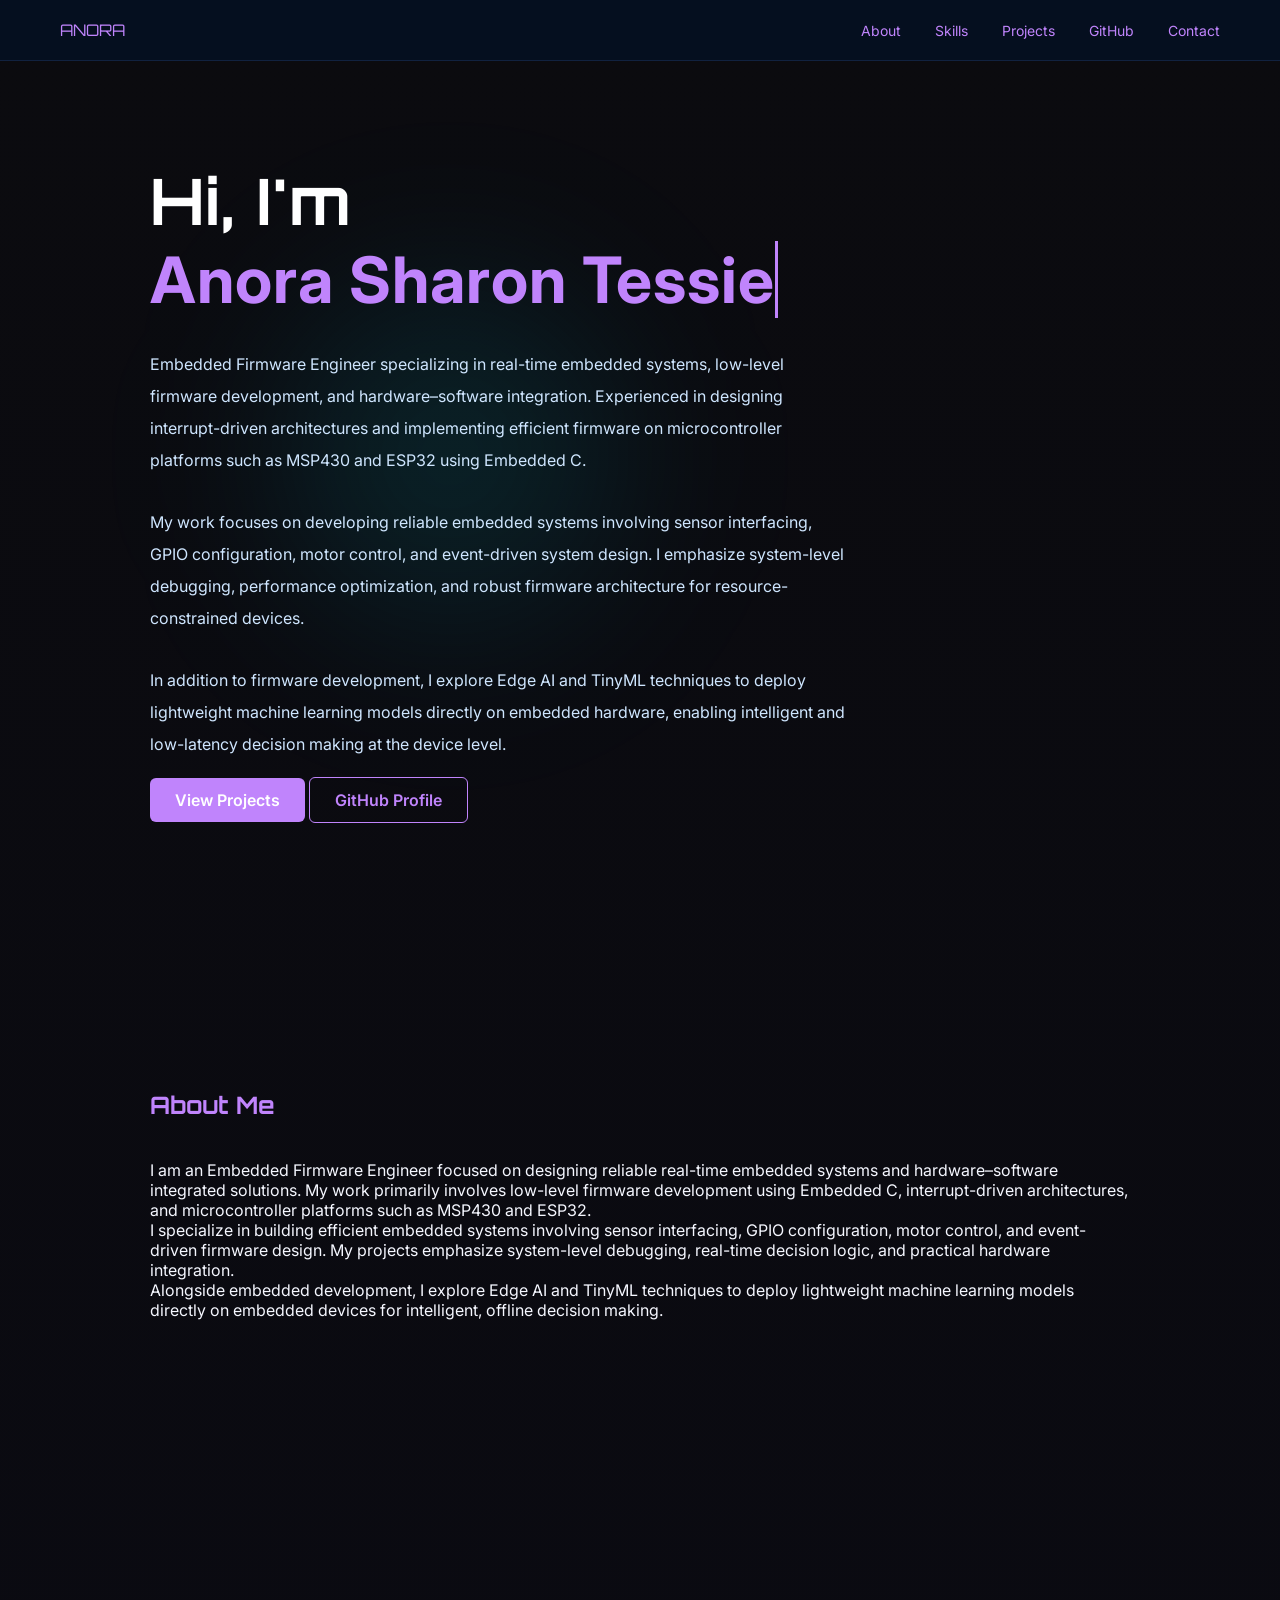
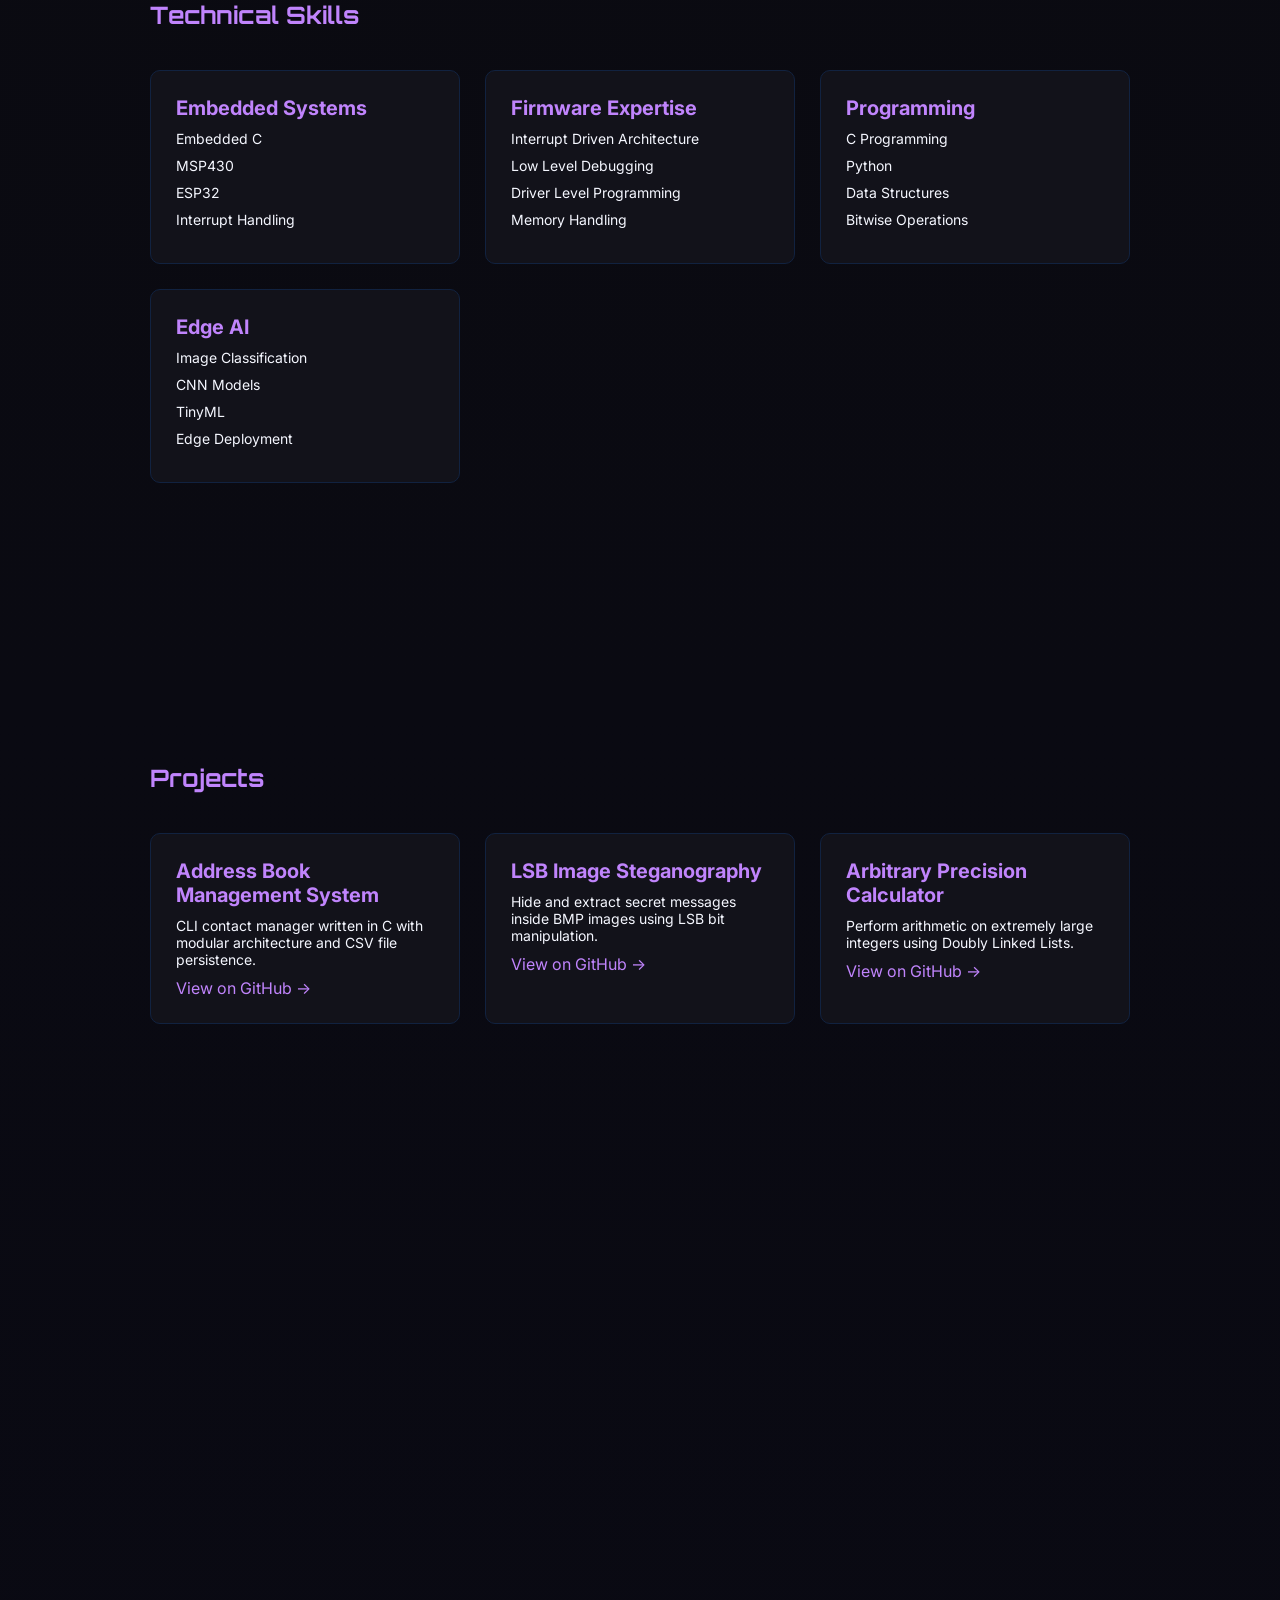
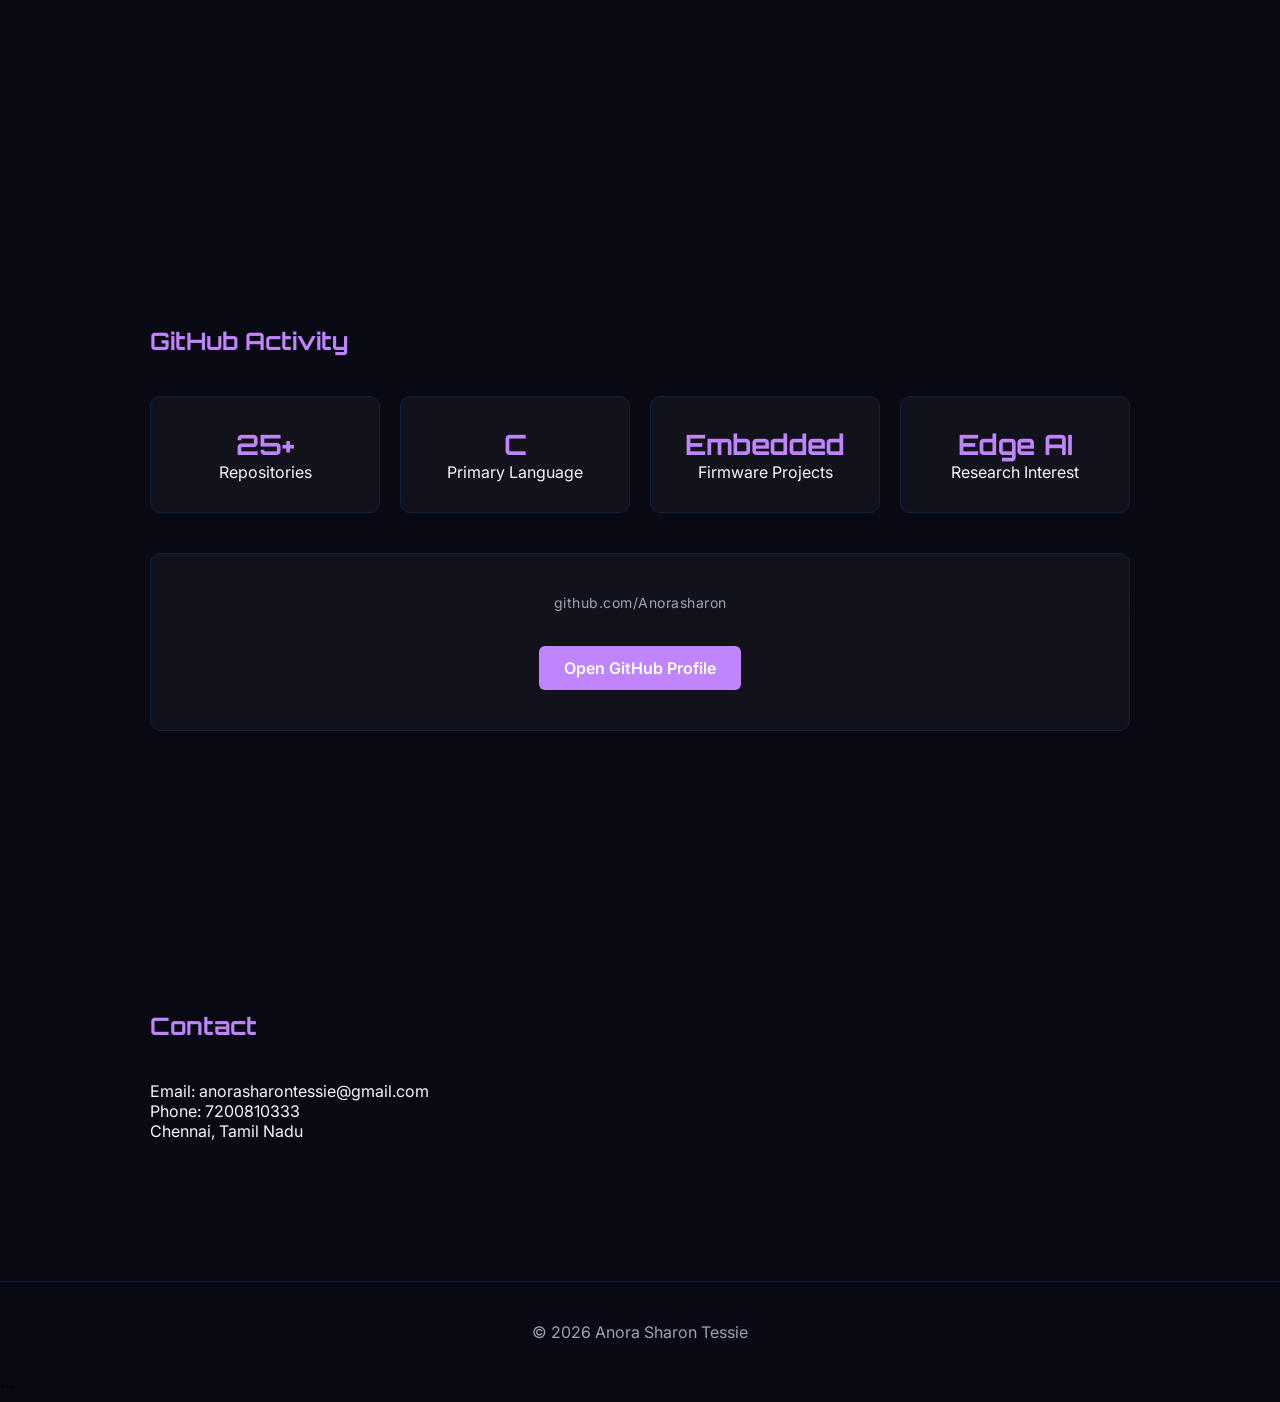
==== index.html @ 3c5a4bc8 "Remove black text and apply color variables Removed all instances of black text and ensured all text" ====
```html
<!DOCTYPE html>
<html lang="en">
<head>
<meta charset="UTF-8">
<meta name="viewport" content="width=device-width, initial-scale=1.0">

<title>Anora Sharon Tessie | Embedded Engineer</title>

<link href="https://fonts.googleapis.com/css2?family=Orbitron:wght@500;700&family=Inter:wght@300;400;600&display=swap" rel="stylesheet">

<style>

:root{
--bg:#0b0b0f;
--card:#12121a;
--accent:#c084fc;
--text:#f5f7ff;
--dim:#9aa3b2;
}

*{
margin:0;
padding:0;
box-sizing:border-box;
font-family:'Inter',sans-serif;
}

body{
background:linear-gradient(
180deg,
#0b0b0f 0%,
#0a0a12 50%,
#090914 100%
);
body{
background:var(--bg);
color:var(--text);
scroll-behavior:smooth;
}

/* REMOVE ALL BLACK TEXT */

*{
color:var(--text);
}
  h1,h2,h3,h4,h5,h6{
color:var(--accent);
}
  p{
color:var(--text);
}
/* NAV */

nav{
position:fixed;
top:0;
width:100%;
padding:20px 60px;
display:flex;
justify-content:space-between;
background:rgba(6,16,33,0.95);
border-bottom:1px solid #112240;
z-index:1000;
}

nav a{
color:var(--accent);
text-decoration:none;
margin-left:30px;
font-size:14px;
}

/* SECTION */

section{
padding:140px 60px;
max-width:1100px;
margin:auto;
}
h2{
font-family:'Orbitron';
margin-bottom:40px;
color:var(--accent);
}

/* HERO */

#hero{
min-height:100vh;
display:flex;
align-items:center;
}

.hero-title{
font-size:64px;
letter-spacing:1px;
font-family:'Orbitron';
color:white;
animation: glowName 2s ease-in-out infinite alternate;
}

.hero-title span{
color:var(--accent);
}

/* NAME ANIMATION */

@keyframes glowName{

0%{
text-shadow:
0 0 5px var(--accent),
0 0 10px var(--accent);
}

50%{
text-shadow:
0 0 15px var(--accent),
0 0 30px var(--accent),
0 0 60px var(--accent);
}

100%{
text-shadow:
0 0 10px var(--accent),
0 0 20px var(--accent),
0 0 40px var(--accent);
}

}
  /* TYPING ANIMATION (ADD HERE) */

.typing{
color:var(--accent);
border-right:3px solid var(--accent);
white-space:nowrap;
overflow:hidden;
animation:
typing 3s steps(20),
blink 0.7s infinite;
}

@keyframes typing{
from{width:0}
to{width:100%}
}

@keyframes blink{
50%{border-color:transparent}
}

.hero-desc{
margin:30px 0;
color:#cfe6ff;
max-width:700px;
line-height:2;
font-size:16px;
}

.btn{
padding:12px 25px;
border-radius:6px;
text-decoration:none;
font-weight:600;
margin-top:10px;
transition:0.3s;
}
#hero{
min-height:100vh;
display:flex;
align-items:center;
position:relative;
}

#hero::before{
content:"";
position:absolute;
width:500px;
height:500px;
background:radial-gradient(circle, rgba(0,229,255,0.15), transparent 70%);
filter:blur(80px);
top:20%;
left:10%;
z-index:-1;
}
.btn-primary{
background:var(--accent);
color:white;
}

.btn-outline{
border:1px solid var(--accent);
color:var(--accent);
}

/* GRID */

.grid{
display:grid;
grid-template-columns:repeat(auto-fit,minmax(260px,1fr));
gap:25px;
}

/* CARD */

.card{

background:var(--card);
padding:25px;
border-radius:10px;
border:1px solid #112240;

opacity:0;
transform:translateY(60px);

transition:all 0.6s ease;
}

.card.show{
opacity:1;
transform:translateY(0);
}

.card:hover{
transform:translateY(-10px) scale(1.02);
border-color:var(--accent);
box-shadow:0 0 25px rgba(0,212,255,0.4);
}

.card p{
color:var(--dim);
margin:10px 0;
font-size:14px;
}

.card a{
color:var(--accent);
text-decoration:none;
}
.card h3{
color:var(--accent);
font-size:20px;
margin-bottom:10px;
}
  .card p{
color:var(--text);
}
/* GITHUB */

.stats{
display:grid;
grid-template-columns:repeat(auto-fit,minmax(200px,1fr));
gap:20px;
margin-bottom:40px;
}

.stat-box{
background:var(--card);
padding:30px;
border-radius:10px;
text-align:center;
border:1px solid #112240;
color:var(--text);
opacity:0;
transform:translateY(60px);
transition:0.6s;
}

.stat-box.show{
opacity:1;
transform:translateY(0);
}

.stat-box h3{
font-family:'Orbitron';
color:var(--accent);
font-size:28px;
}

.profile-card{
background:var(--card);
padding:40px;
border-radius:10px;
border:1px solid #112240;
text-align:center;

display:flex;
flex-direction:column;
align-items:center;
justify-content:center;
gap:25px;
}
.github-link{
color:var(--dim);
font-size:15px;
letter-spacing:0.5px;
}
  
.profile-card p{
color:var(--dim);
font-size:14px;
}
.github-link{
color:var(--text);
}
  .stat-box h3{
color:var(--accent);
}
  .card a{
color:#c084fc;
}
/* FOOTER */

footer{
text-align:center;
padding:40px;
border-top:1px solid #112240;
color:var(--dim);
}

</style>
</head>

<body>

<nav>

<div style="font-family:Orbitron;color:var(--accent)">ANORA</div>

<div>
<a href="#about">About</a>
<a href="#skills">Skills</a>
<a href="#projects">Projects</a>
<a href="#github">GitHub</a>
<a href="#contact">Contact</a>
</div>

</nav>


<section id="hero">

<div>

<h1 class="hero-title">
Hi, I'm <br>
<span class="typing">Anora Sharon Tessie</span>
</h1>
<p class="hero-desc">

<p class="hero-desc">
Embedded Firmware Engineer specializing in real-time embedded systems, low-level firmware development, and hardware–software integration. Experienced in designing interrupt-driven architectures and implementing efficient firmware on microcontroller platforms such as MSP430 and ESP32 using Embedded C.
</p>

<p class="hero-desc">
My work focuses on developing reliable embedded systems involving sensor interfacing, GPIO configuration, motor control, and event-driven system design. I emphasize system-level debugging, performance optimization, and robust firmware architecture for resource-constrained devices.
</p>

<p class="hero-desc">
In addition to firmware development, I explore Edge AI and TinyML techniques to deploy lightweight machine learning models directly on embedded hardware, enabling intelligent and low-latency decision making at the device level.
</p>

<a href="#projects" class="btn btn-primary">View Projects</a>

<a href="https://github.com/Anorasharon" target="_blank" class="btn btn-outline">
GitHub Profile
</a>

</div>

</section>



<section id="about">

<h2>About Me</h2>

<p>

I am an Embedded Firmware Engineer focused on designing reliable real-time embedded systems and hardware–software integrated solutions. My work primarily involves low-level firmware development using Embedded C, interrupt-driven architectures, and microcontroller platforms such as MSP430 and ESP32.

</p>

<p>

I specialize in building efficient embedded systems involving sensor interfacing, GPIO configuration, motor control, and event-driven firmware design. My projects emphasize system-level debugging, real-time decision logic, and practical hardware integration.

</p>

<p>

Alongside embedded development, I explore Edge AI and TinyML techniques to deploy lightweight machine learning models directly on embedded devices for intelligent, offline decision making.

</p>

</section>



<section id="skills">

<h2>Technical Skills</h2>

<div class="grid">

<div class="card">

<h3>Embedded Systems</h3>

<p>Embedded C</p>
<p>MSP430</p>
<p>ESP32</p>
<p>Interrupt Handling</p>

</div>


<div class="card">

<h3>Firmware Expertise</h3>

<p>Interrupt Driven Architecture</p>
<p>Low Level Debugging</p>
<p>Driver Level Programming</p>
<p>Memory Handling</p>

</div>


<div class="card">

<h3>Programming</h3>

<p>C Programming</p>
<p>Python</p>
<p>Data Structures</p>
<p>Bitwise Operations</p>

</div>


<div class="card">

<h3>Edge AI</h3>

<p>Image Classification</p>
<p>CNN Models</p>
<p>TinyML</p>
<p>Edge Deployment</p>

</div>

</div>

</section>



<section id="projects">

<h2>Projects</h2>

<div class="grid">

<div class="card">

<h3>Address Book Management System</h3>

<p>
CLI contact manager written in C with modular architecture and CSV file persistence.
</p>

<a href="https://github.com/Anorasharon/Addressbook-management-system" target="_blank">
View on GitHub →
</a>

</div>


<div class="card">

<h3>LSB Image Steganography</h3>

<p>
Hide and extract secret messages inside BMP images using LSB bit manipulation.
</p>

<a href="https://github.com/Anorasharon/LSB-steganography" target="_blank">
View on GitHub →
</a>

</div>


<div class="card">

<h3>Arbitrary Precision Calculator</h3>

<p>
Perform arithmetic on extremely large integers using Doubly Linked Lists.
</p>

<a href="https://github.com/Anorasharon/Arbitrary-Precision-Calculator" target="_blank">
View on GitHub →
</a>

</div>


<div class="card">

<h3>Autonomous Obstacle & Cliff Avoidance Robot</h3>

<p>
Autonomous mobile robot built using MSP430 LaunchPad, L298N motor driver, and IR sensors for obstacle and cliff detection.
</p>

<p>
Implements sensor-driven navigation logic with GPIO-based motor control, real-time decision making, and embedded C firmware.
</p>

<a href="https://github.com/Anorasharon/msp430-obstacle-cliff-avoidance-robot" target="_blank">
View on GitHub →
</a>

</div>
  


<div class="card">

<h3>Interrupt-Driven Event Processing System</h3>

<p>
Real-time embedded system built using ESP32 and FreeRTOS where a PIR sensor interrupt triggers an ISR that communicates events to a task using FreeRTOS queues.
</p>

<p>
Demonstrates ISR-to-task communication, state machine design, cooldown logic, and event-driven firmware architecture.
</p>

<a href="https://github.com/Anorasharon/interrupt-driven-event-processing-system" target="_blank">
View on GitHub →
</a>

</div>

  <div class="card">

<h3>BreatheSafe – Edge AI Health Monitoring</h3>

<p>
Edge AI healthcare prototype built using ESP32 and MAX30102 sensor to measure heart rate and SpO₂ in real time.
</p>

<p>
Uses an on-device SVM model to classify health risk levels (No Risk / Low Risk / High Risk) without cloud connectivity.
</p>

<a href="https://github.com/Anorasharon/BreatheSafe-Predictive-Healthcare-with-Edge-AI" target="_blank">
View on GitHub →
</a>

</div>
<div class="card">

<h3>Cleaning Up With AI – Garbage Classification</h3>

<p>
Deep learning image classification system that categorizes waste into cardboard, metal, paper, plastic, and glass.
</p>

<p>
Built using MobileNetV2 with transfer learning, data augmentation, and class balancing techniques.
</p>

<a href="https://github.com/Anorasharon/Cleaning-Up-with-AI" target="_blank">
View on GitHub →
</a>

</div>
<div class="card">

<h3>Mask Guardian – Real-Time Mask Detection</h3>

<p>
Computer vision system that detects whether people are wearing masks using a webcam feed.
</p>

<p>
Built using MobileNetV2, TensorFlow, and OpenCV for real-time face mask classification.
</p>

<a href="https://github.com/Anorasharon/-Face-Mask-Detection-Using-Deep-Learning" target="_blank">
View on GitHub →
</a>

</div>

</section>



<section id="github">

<h2>GitHub Activity</h2>

<div class="stats">

<div class="stat-box">
<h3>25+</h3>
<p>Repositories</p>
</div>

<div class="stat-box">
<h3>C</h3>
<p>Primary Language</p>
</div>

<div class="stat-box">
<h3>Embedded</h3>
<p>Firmware Projects</p>
</div>

<div class="stat-box">
<h3>Edge AI</h3>
<p>Research Interest</p>
</div>

</div>

<div class="profile-card">

<p class="github-link">github.com/Anorasharon</p>

<a href="https://github.com/Anorasharon" target="_blank" class="btn btn-primary">
Open GitHub Profile
</a>

</div>

</section>



<section id="contact">

<h2>Contact</h2>

<p>Email: anorasharontessie@gmail.com</p>
<p>Phone: 7200810333</p>
<p>Chennai, Tamil Nadu</p>

</section>



<footer>
© 2026 Anora Sharon Tessie
</footer>



<script>

const cards=document.querySelectorAll(".card");
const stats=document.querySelectorAll(".stat-box");

function reveal(){

cards.forEach((card,i)=>{

const top=card.getBoundingClientRect().top;

if(top < window.innerHeight-100){

setTimeout(()=>{
card.classList.add("show")
}, i*120);

}

});

stats.forEach((box,i)=>{

const top=box.getBoundingClientRect().top;

if(top < window.innerHeight-100){

setTimeout(()=>{
box.classList.add("show")
}, i*120);

}

});

}

window.addEventListener("scroll",reveal);

</script>


</body>
</html>
```
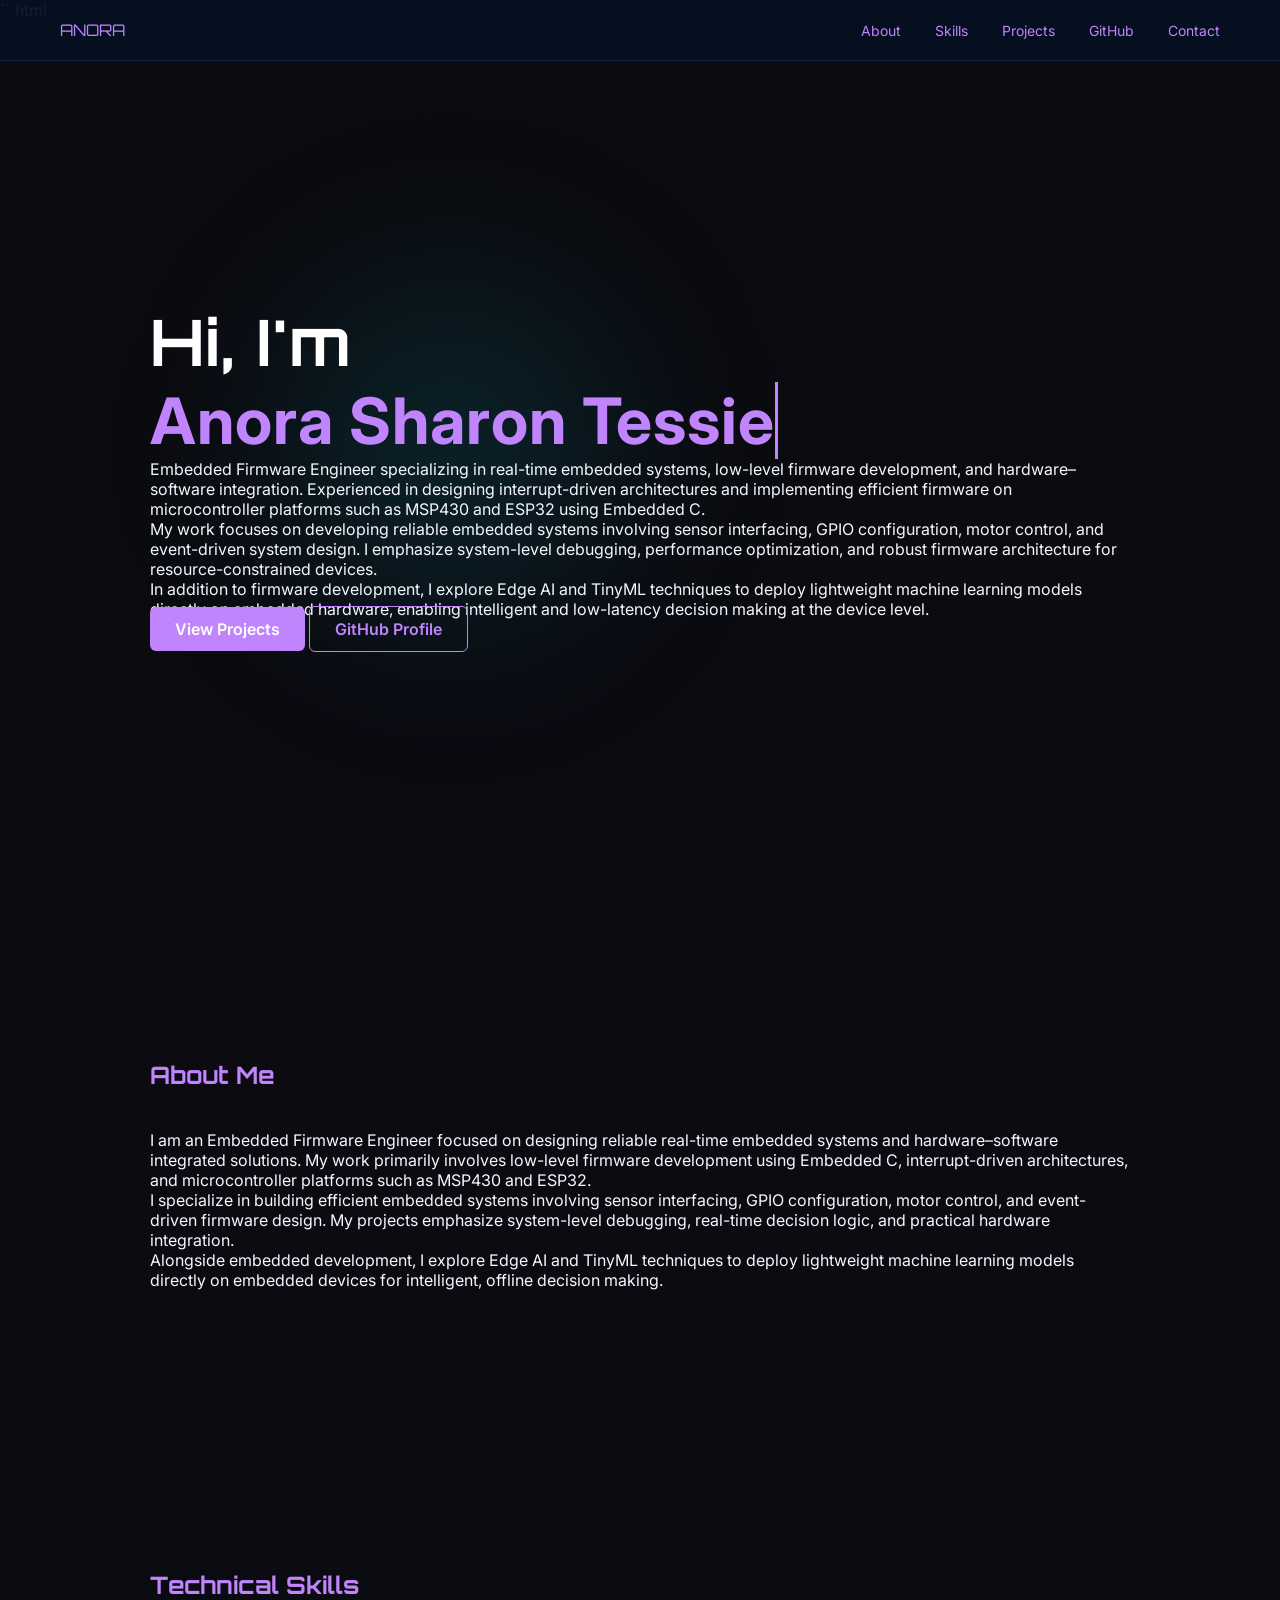
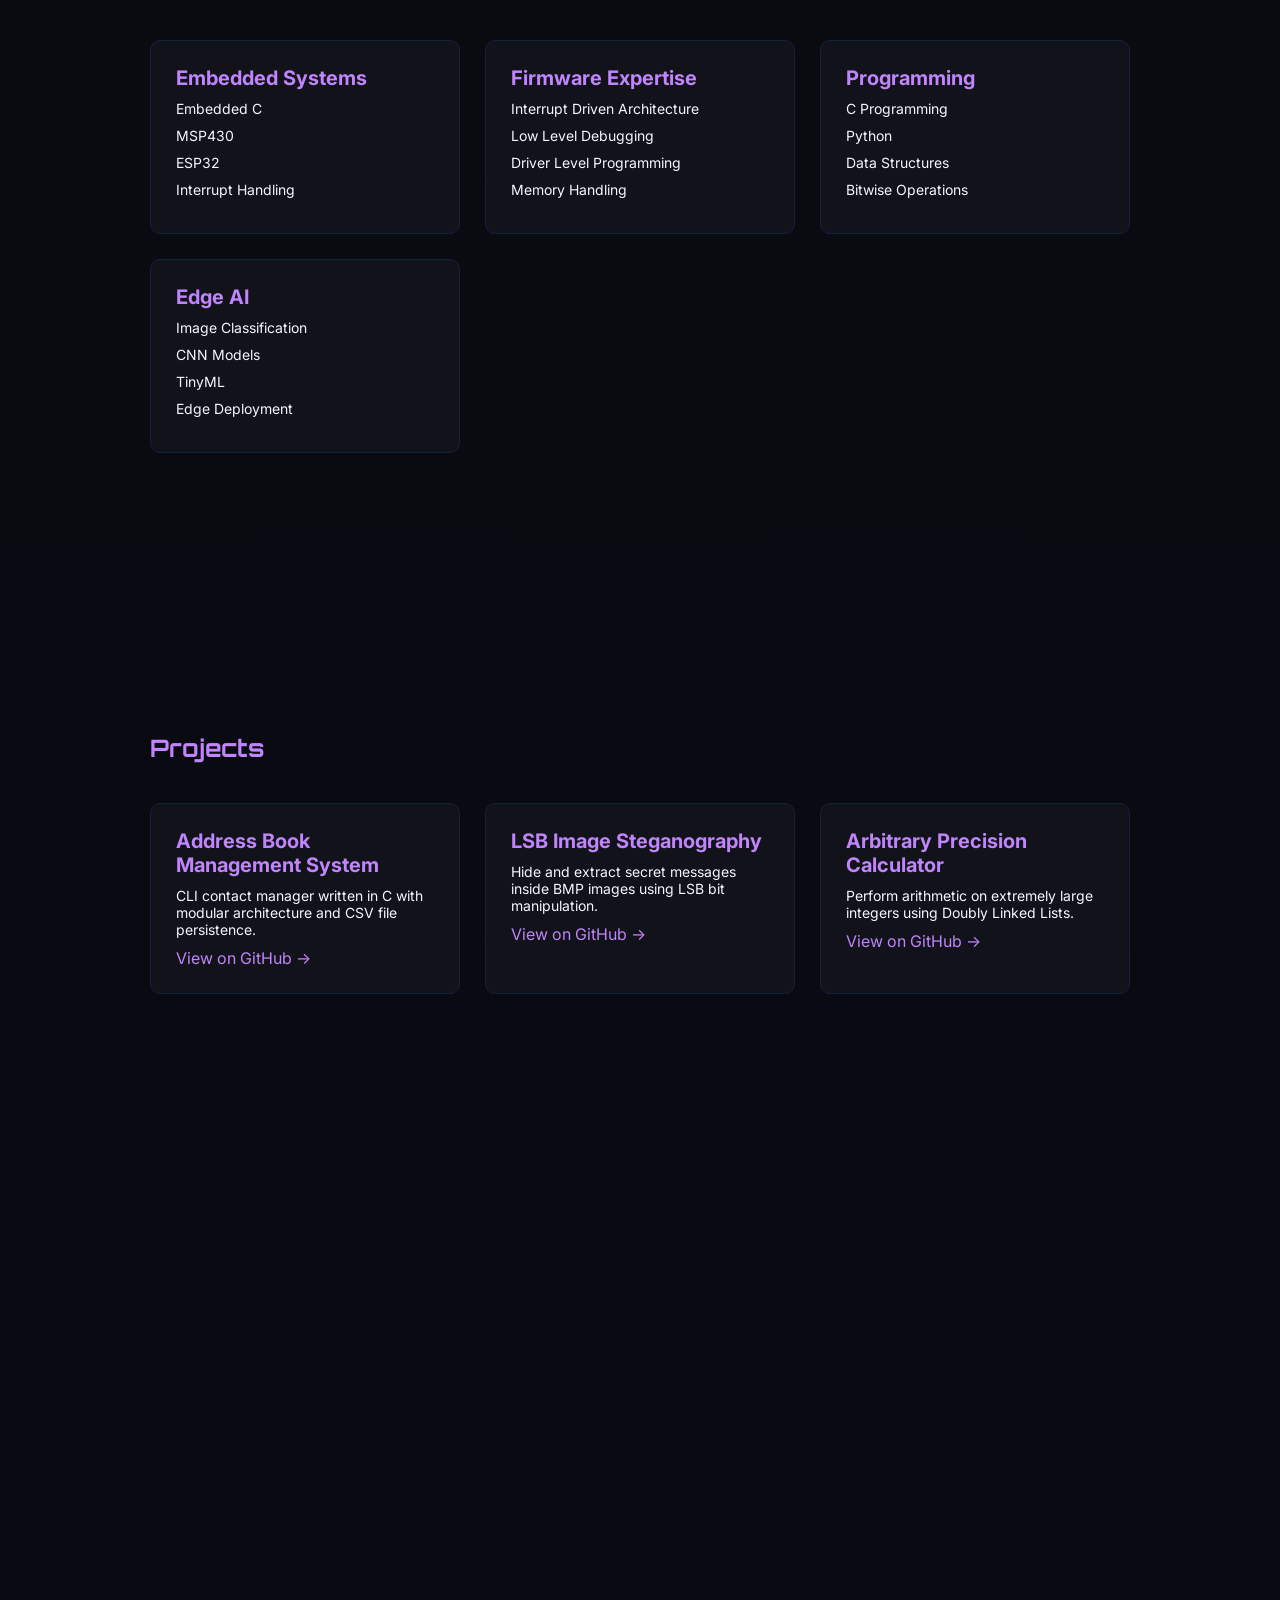
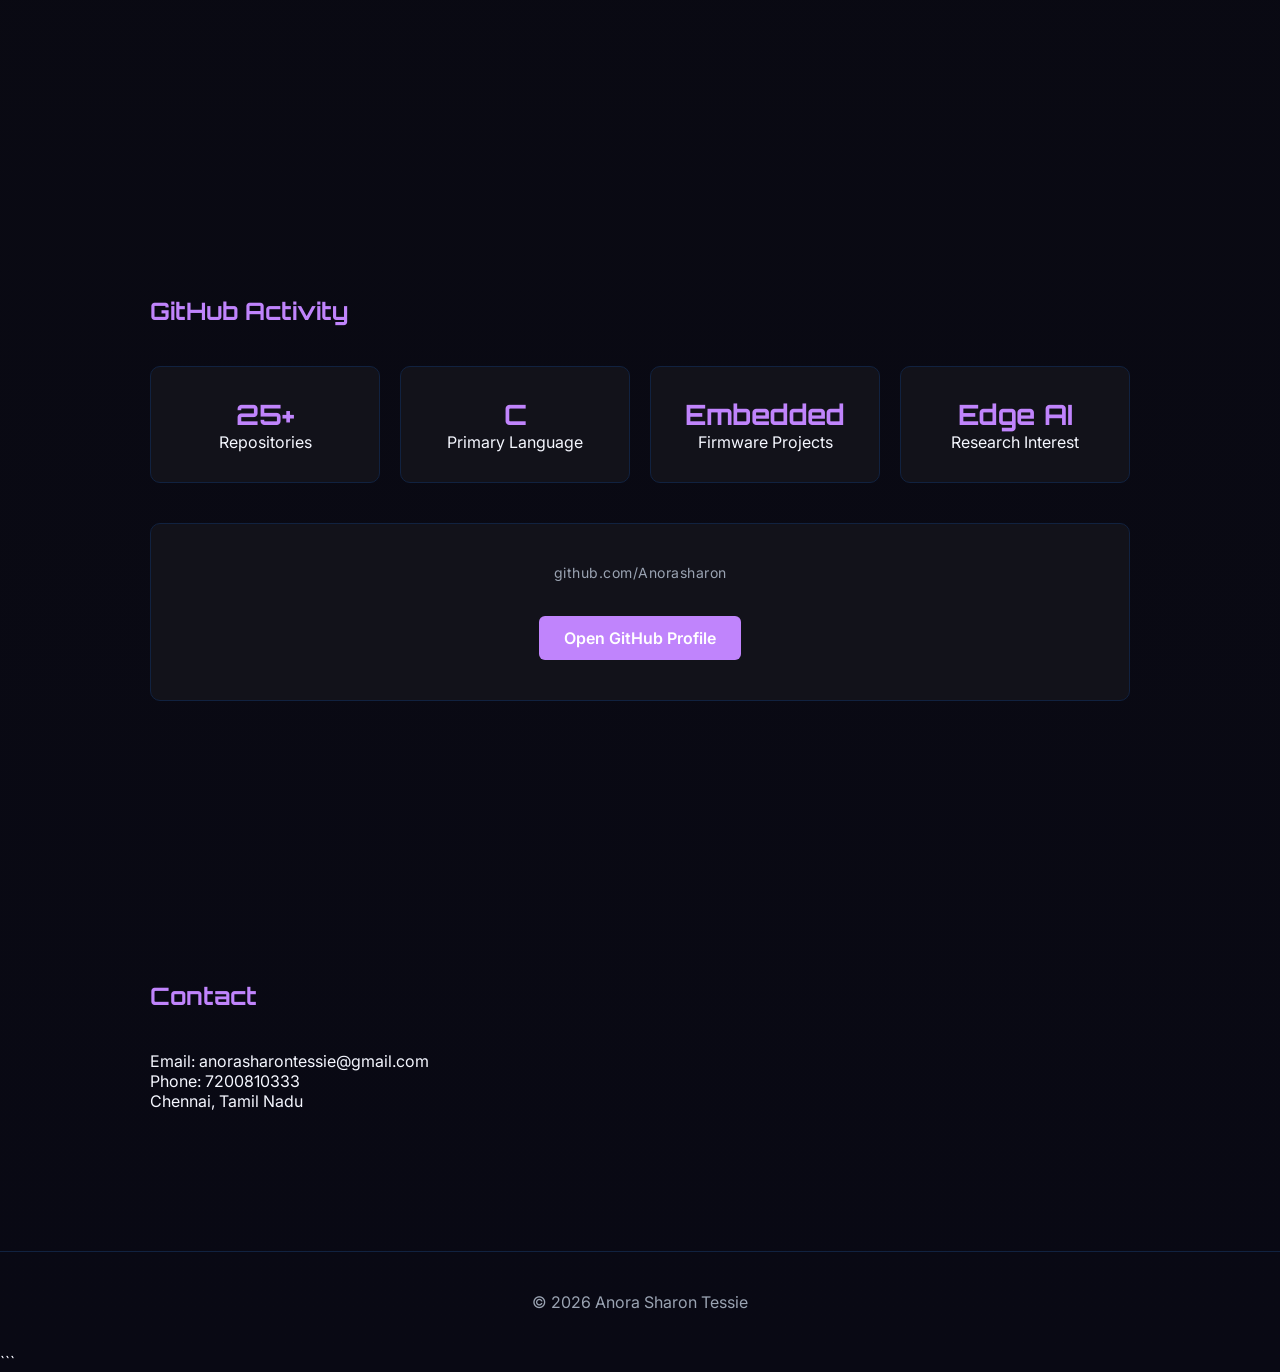
==== commit f7df31c0: "Refactor CSS to remove black text styles Removed black text styling from body and hero description." ====
--- a/index.html
+++ b/index.html
@@ -33,12 +33,9 @@
 #0a0a12 50%,
 #090914 100%
 );
-body{
-background:var(--bg);
 color:var(--text);
 scroll-behavior:smooth;
 }
-
 /* REMOVE ALL BLACK TEXT */
 
 *{
@@ -150,13 +147,7 @@
 50%{border-color:transparent}
 }
 
-.hero-desc{
-margin:30px 0;
-color:#cfe6ff;
-max-width:700px;
-line-height:2;
-font-size:16px;
-}
+
 
 .btn{
 padding:12px 25px;
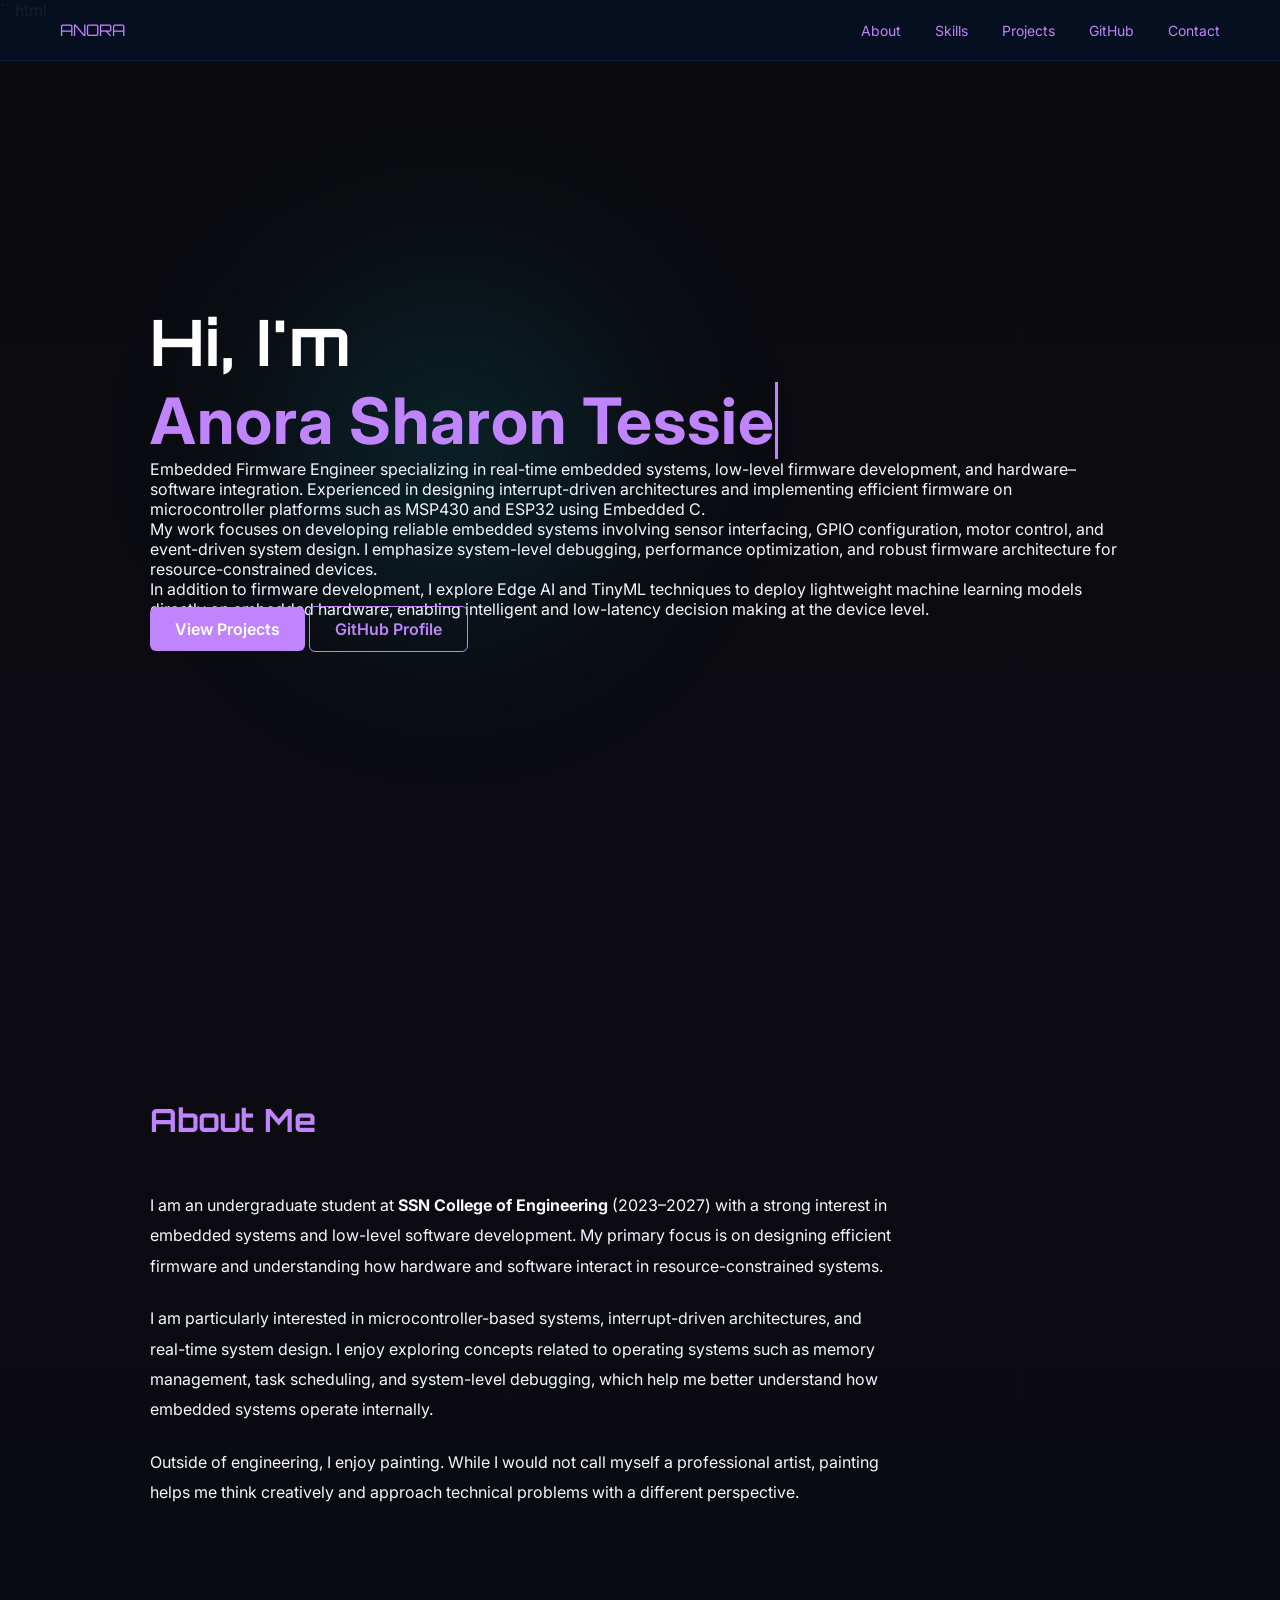
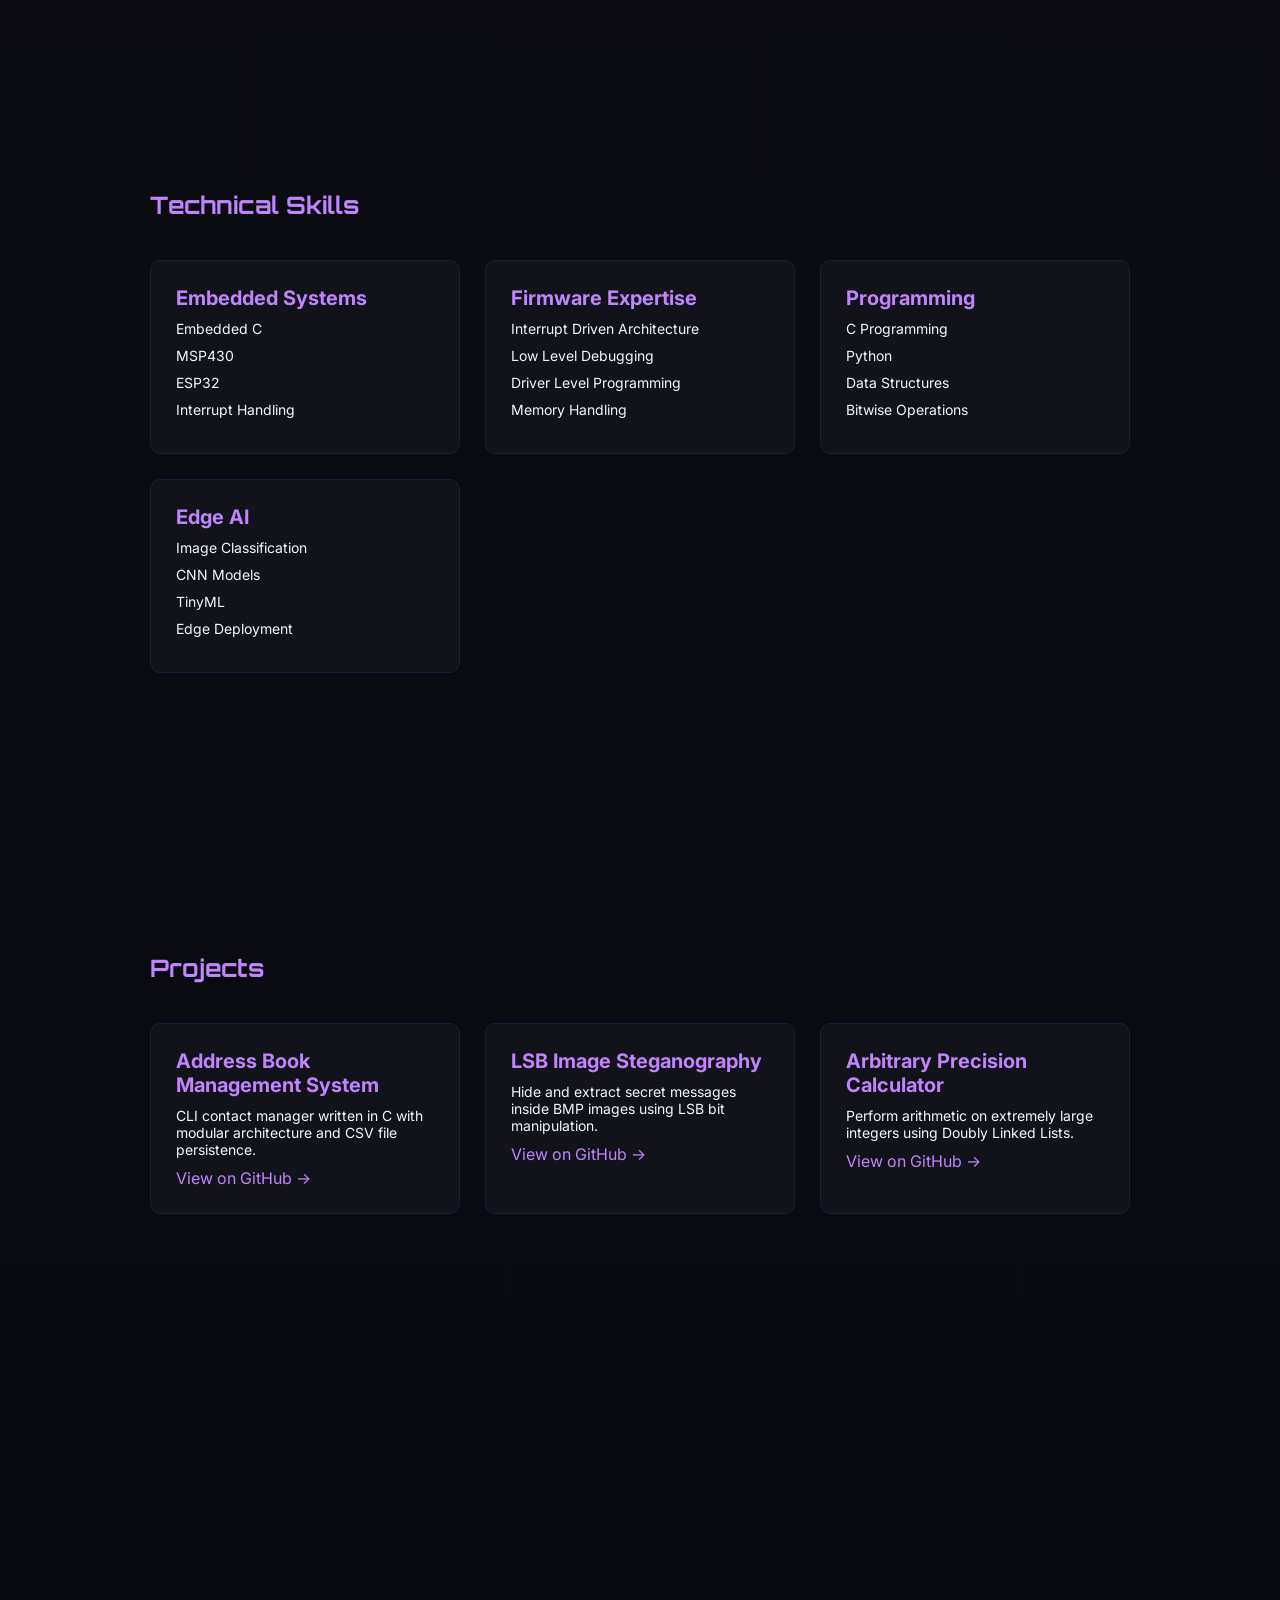
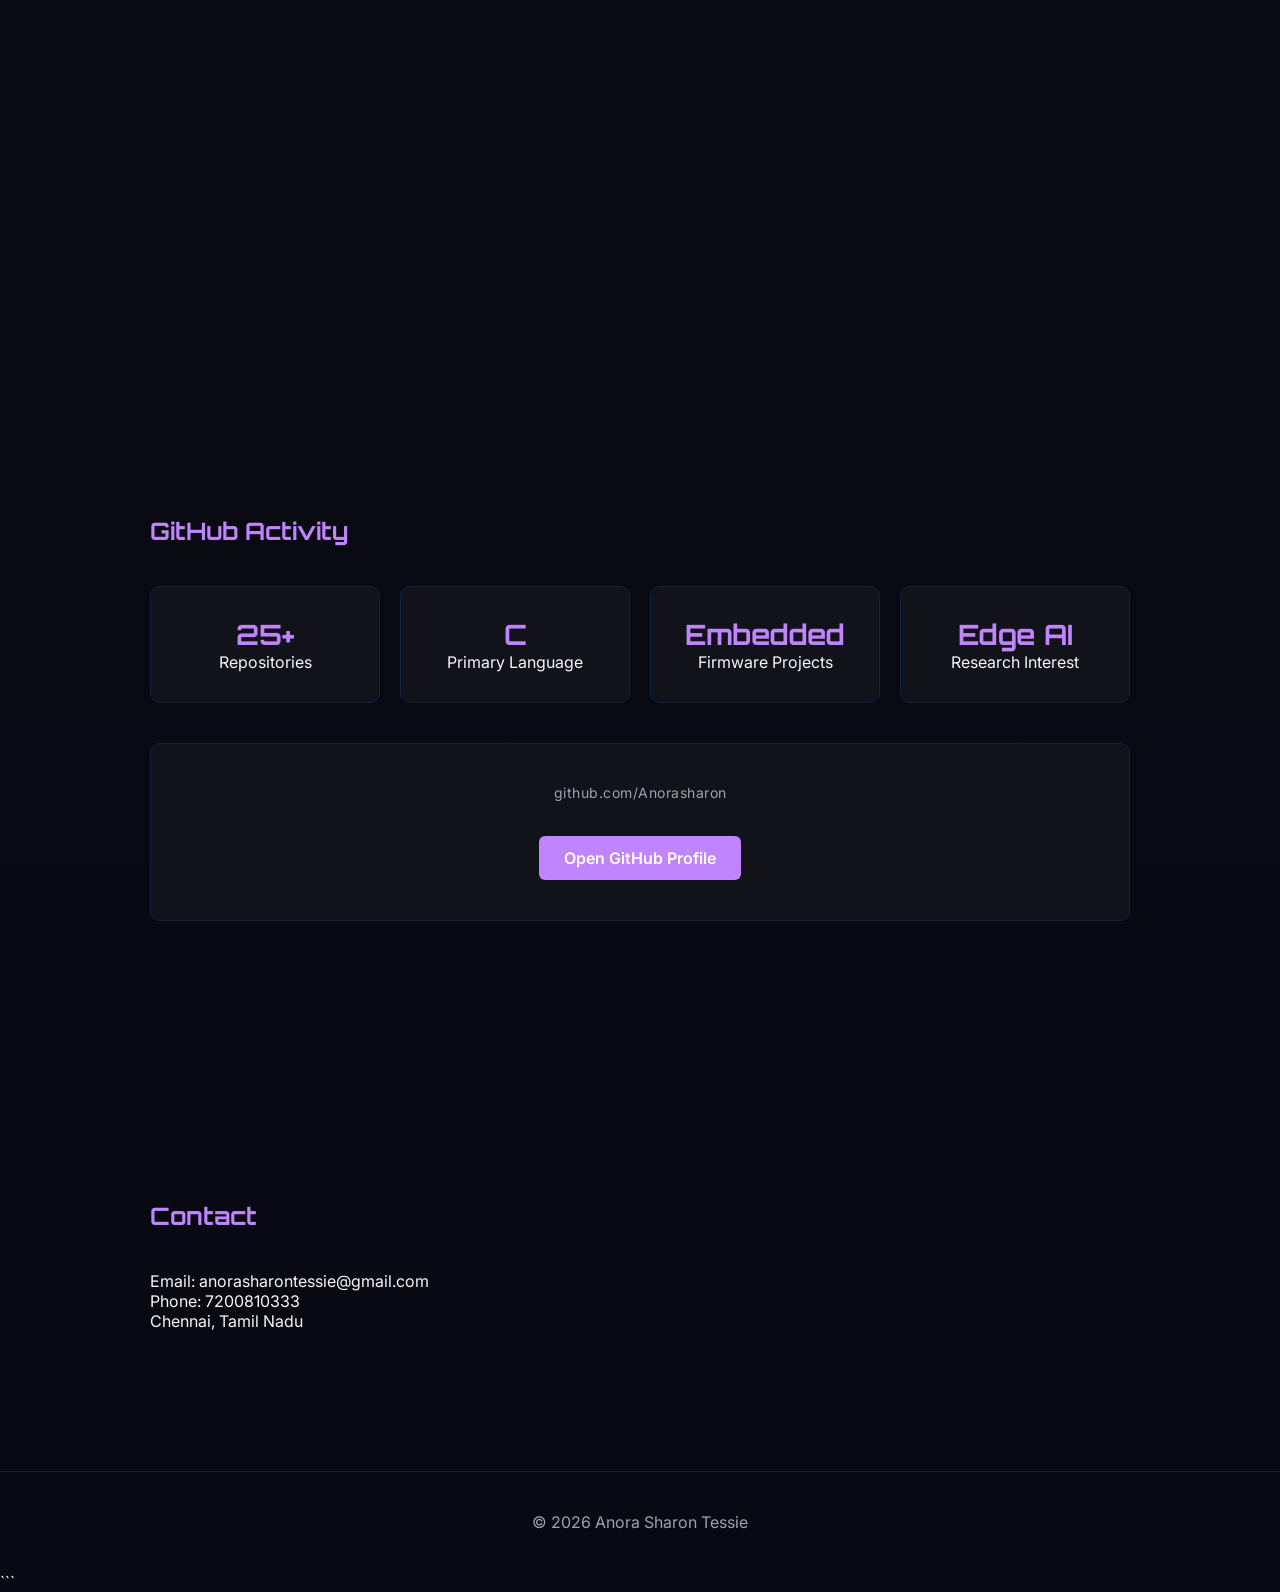
==== commit f0798092: "Update index.html" ====
--- a/index.html
+++ b/index.html
@@ -268,7 +268,22 @@
 color:var(--accent);
 font-size:28px;
 }
-
+#about h2{
+margin-bottom:50px;
+font-size:32px;
+}
+#about{
+padding-top:180px;
+padding-bottom:120px;
+}
+
+#about p{
+max-width:750px;
+line-height:1.9;
+font-size:16px;
+margin-bottom:22px;
+color:var(--text);
+}
 .profile-card{
 background:var(--card);
 padding:40px;
@@ -369,21 +384,15 @@
 <h2>About Me</h2>
 
 <p>
-
-I am an Embedded Firmware Engineer focused on designing reliable real-time embedded systems and hardware–software integrated solutions. My work primarily involves low-level firmware development using Embedded C, interrupt-driven architectures, and microcontroller platforms such as MSP430 and ESP32.
-
-</p>
-
-<p>
-
-I specialize in building efficient embedded systems involving sensor interfacing, GPIO configuration, motor control, and event-driven firmware design. My projects emphasize system-level debugging, real-time decision logic, and practical hardware integration.
-
-</p>
-
-<p>
-
-Alongside embedded development, I explore Edge AI and TinyML techniques to deploy lightweight machine learning models directly on embedded devices for intelligent, offline decision making.
-
+I am an undergraduate student at <b>SSN College of Engineering</b> (2023–2027) with a strong interest in embedded systems and low-level software development. My primary focus is on designing efficient firmware and understanding how hardware and software interact in resource-constrained systems.
+</p>
+
+<p>
+I am particularly interested in microcontroller-based systems, interrupt-driven architectures, and real-time system design. I enjoy exploring concepts related to operating systems such as memory management, task scheduling, and system-level debugging, which help me better understand how embedded systems operate internally.
+</p>
+
+<p>
+Outside of engineering, I enjoy painting. While I would not call myself a professional artist, painting helps me think creatively and approach technical problems with a different perspective.
 </p>
 
 </section>
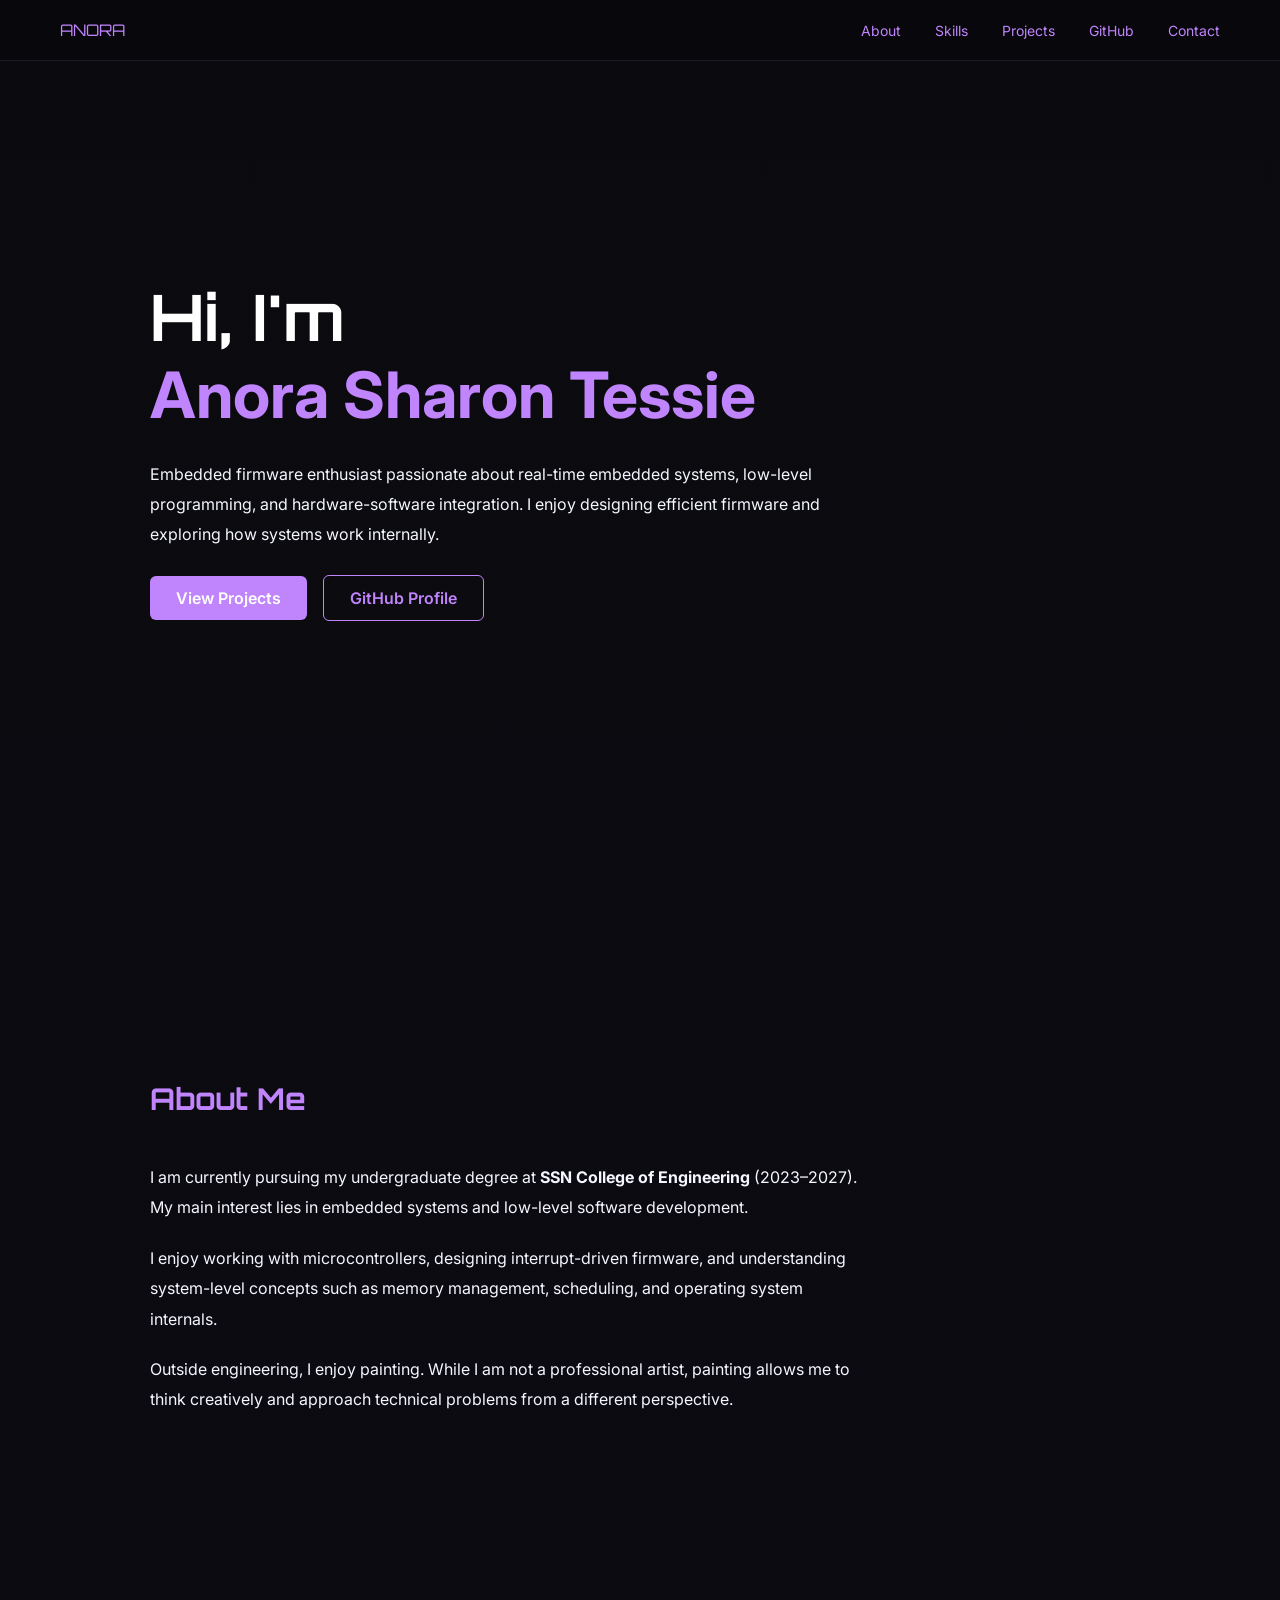
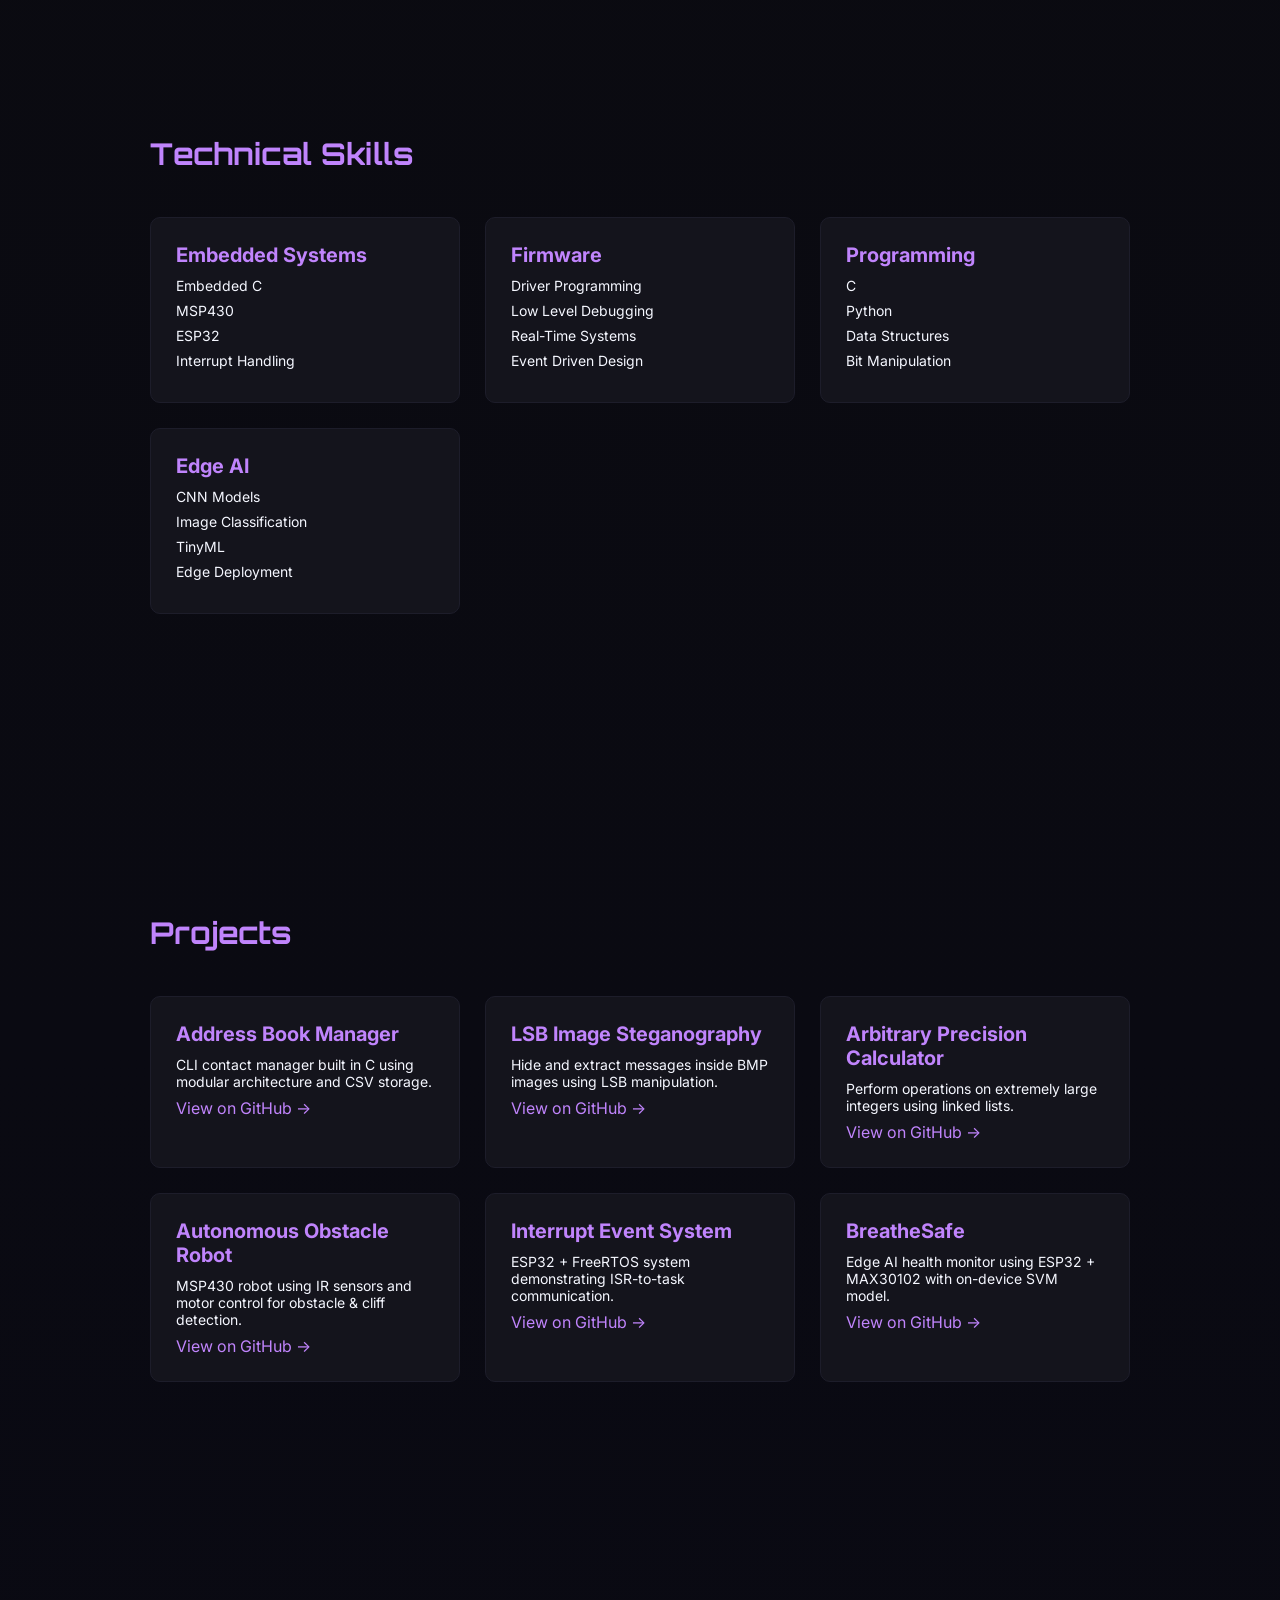
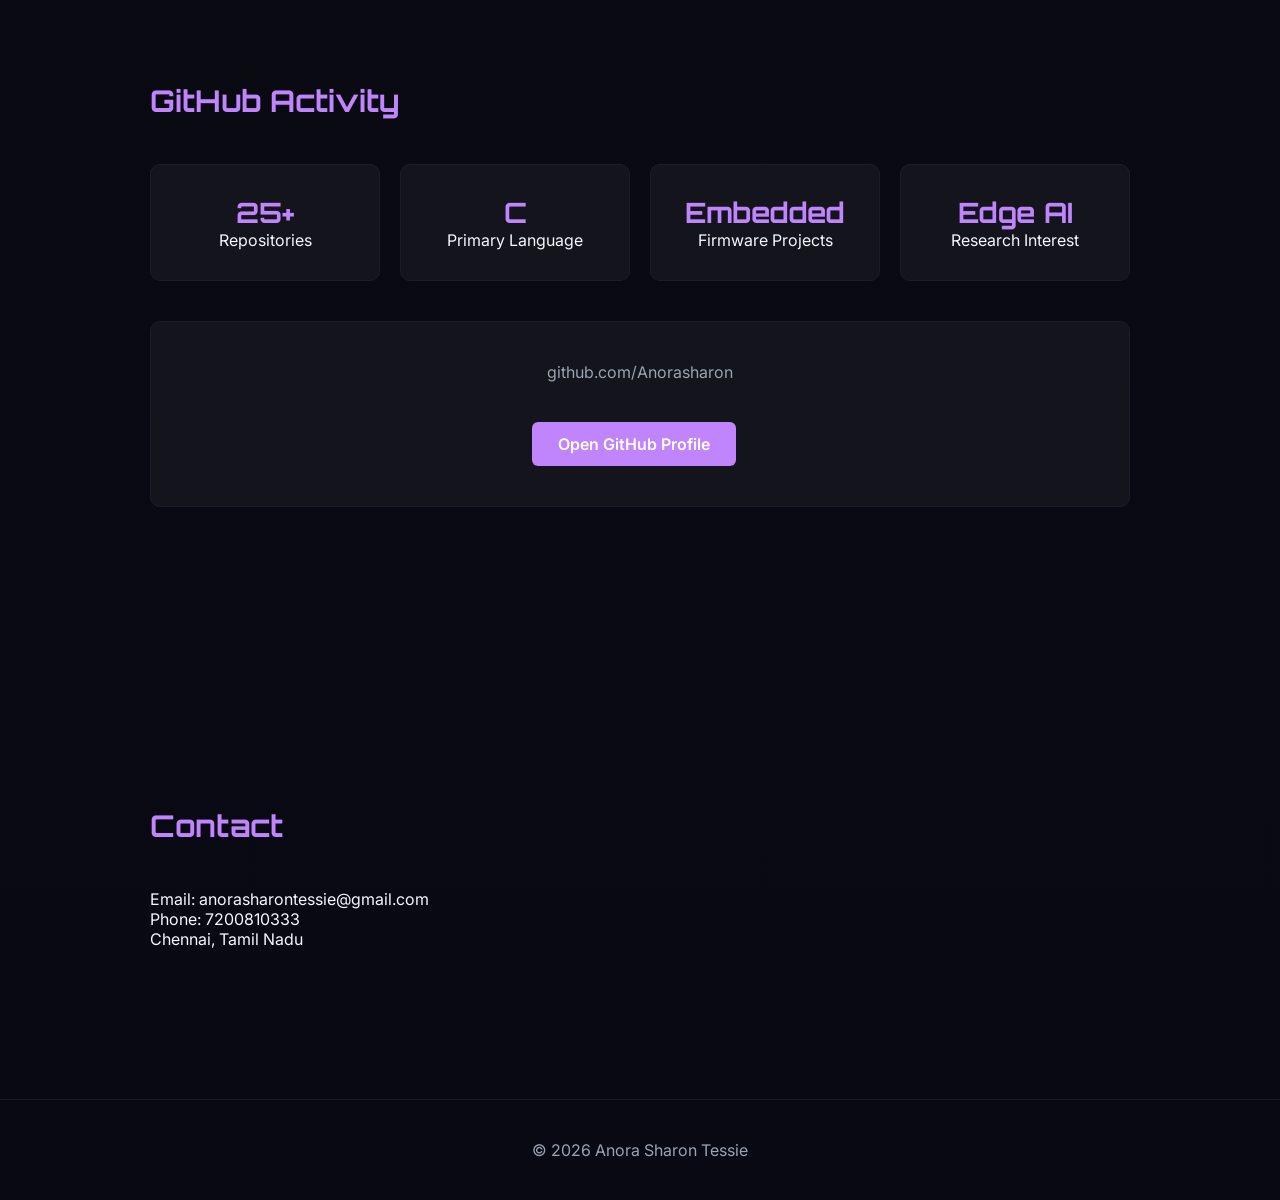
==== commit bb8e8778: "Update index.html" ====
--- a/index.html
+++ b/index.html
@@ -1,23 +1,27 @@
-```html
 <!DOCTYPE html>
 <html lang="en">
+
 <head>
 <meta charset="UTF-8">
 <meta name="viewport" content="width=device-width, initial-scale=1.0">
 
 <title>Anora Sharon Tessie | Embedded Engineer</title>
 
-<link href="https://fonts.googleapis.com/css2?family=Orbitron:wght@500;700&family=Inter:wght@300;400;600&display=swap" rel="stylesheet">
+<link href="https://fonts.googleapis.com/css2?family=Orbitron:wght@500;700&family=Inter:wght@300;400;500;600&display=swap" rel="stylesheet">
 
 <style>
+
+/* ---------- ROOT COLORS ---------- */
 
 :root{
 --bg:#0b0b0f;
---card:#12121a;
+--card:#14141c;
 --accent:#c084fc;
 --text:#f5f7ff;
 --dim:#9aa3b2;
 }
+
+/* ---------- GLOBAL ---------- */
 
 *{
 margin:0;
@@ -30,24 +34,14 @@
 background:linear-gradient(
 180deg,
 #0b0b0f 0%,
-#0a0a12 50%,
+#0a0a12 60%,
 #090914 100%
 );
 color:var(--text);
 scroll-behavior:smooth;
 }
-/* REMOVE ALL BLACK TEXT */
-
-*{
-color:var(--text);
-}
-  h1,h2,h3,h4,h5,h6{
-color:var(--accent);
-}
-  p{
-color:var(--text);
-}
-/* NAV */
+
+/* ---------- NAV ---------- */
 
 nav{
 position:fixed;
@@ -56,8 +50,10 @@
 padding:20px 60px;
 display:flex;
 justify-content:space-between;
-background:rgba(6,16,33,0.95);
-border-bottom:1px solid #112240;
+align-items:center;
+background:rgba(8,8,12,0.85);
+backdrop-filter:blur(8px);
+border-bottom:1px solid #1c1c28;
 z-index:1000;
 }
 
@@ -68,20 +64,22 @@
 font-size:14px;
 }
 
-/* SECTION */
+/* ---------- SECTION ---------- */
 
 section{
-padding:140px 60px;
+padding:150px 60px;
 max-width:1100px;
 margin:auto;
 }
+
 h2{
 font-family:'Orbitron';
-margin-bottom:40px;
-color:var(--accent);
-}
-
-/* HERO */
+margin-bottom:45px;
+color:var(--accent);
+font-size:30px;
+}
+
+/* ---------- HERO ---------- */
 
 #hero{
 min-height:100vh;
@@ -91,90 +89,36 @@
 
 .hero-title{
 font-size:64px;
-letter-spacing:1px;
 font-family:'Orbitron';
 color:white;
-animation: glowName 2s ease-in-out infinite alternate;
+line-height:1.2;
 }
 
 .hero-title span{
 color:var(--accent);
 }
 
-/* NAME ANIMATION */
-
-@keyframes glowName{
-
-0%{
-text-shadow:
-0 0 5px var(--accent),
-0 0 10px var(--accent);
-}
-
-50%{
-text-shadow:
-0 0 15px var(--accent),
-0 0 30px var(--accent),
-0 0 60px var(--accent);
-}
-
-100%{
-text-shadow:
-0 0 10px var(--accent),
-0 0 20px var(--accent),
-0 0 40px var(--accent);
-}
-
-}
-  /* TYPING ANIMATION (ADD HERE) */
-
-.typing{
-color:var(--accent);
-border-right:3px solid var(--accent);
-white-space:nowrap;
-overflow:hidden;
-animation:
-typing 3s steps(20),
-blink 0.7s infinite;
-}
-
-@keyframes typing{
-from{width:0}
-to{width:100%}
-}
-
-@keyframes blink{
-50%{border-color:transparent}
-}
-
-
+.hero-desc{
+margin-top:25px;
+max-width:720px;
+font-size:16px;
+line-height:1.9;
+color:var(--text);
+}
+
+/* ---------- BUTTON ---------- */
 
 .btn{
-padding:12px 25px;
+padding:12px 26px;
 border-radius:6px;
 text-decoration:none;
 font-weight:600;
-margin-top:10px;
+margin-top:25px;
+margin-right:12px;
+display:inline-block;
 transition:0.3s;
 }
-#hero{
-min-height:100vh;
-display:flex;
-align-items:center;
-position:relative;
-}
-
-#hero::before{
-content:"";
-position:absolute;
-width:500px;
-height:500px;
-background:radial-gradient(circle, rgba(0,229,255,0.15), transparent 70%);
-filter:blur(80px);
-top:20%;
-left:10%;
-z-index:-1;
-}
+
 .btn-primary{
 background:var(--accent);
 color:white;
@@ -185,7 +129,7 @@
 color:var(--accent);
 }
 
-/* GRID */
+/* ---------- GRID ---------- */
 
 .grid{
 display:grid;
@@ -193,35 +137,31 @@
 gap:25px;
 }
 
-/* CARD */
+/* ---------- CARD ---------- */
 
 .card{
-
 background:var(--card);
 padding:25px;
 border-radius:10px;
-border:1px solid #112240;
-
-opacity:0;
-transform:translateY(60px);
-
-transition:all 0.6s ease;
-}
-
-.card.show{
-opacity:1;
-transform:translateY(0);
+border:1px solid #1d1d2a;
+transition:0.3s;
 }
 
 .card:hover{
-transform:translateY(-10px) scale(1.02);
+transform:translateY(-8px);
 border-color:var(--accent);
-box-shadow:0 0 25px rgba(0,212,255,0.4);
+box-shadow:0 0 20px rgba(192,132,252,0.3);
+}
+
+.card h3{
+color:var(--accent);
+margin-bottom:10px;
+font-size:20px;
 }
 
 .card p{
-color:var(--dim);
-margin:10px 0;
+color:var(--text);
+margin-bottom:8px;
 font-size:14px;
 }
 
@@ -229,15 +169,21 @@
 color:var(--accent);
 text-decoration:none;
 }
-.card h3{
-color:var(--accent);
-font-size:20px;
-margin-bottom:10px;
-}
-  .card p{
+
+/* ---------- ABOUT ---------- */
+
+#about{
+padding-top:180px;
+}
+
+#about p{
+max-width:720px;
+line-height:1.9;
+margin-bottom:20px;
 color:var(--text);
 }
-/* GITHUB */
+
+/* ---------- GITHUB ---------- */
 
 .stats{
 display:grid;
@@ -251,16 +197,7 @@
 padding:30px;
 border-radius:10px;
 text-align:center;
-border:1px solid #112240;
-color:var(--text);
-opacity:0;
-transform:translateY(60px);
-transition:0.6s;
-}
-
-.stat-box.show{
-opacity:1;
-transform:translateY(0);
+border:1px solid #1d1d2a;
 }
 
 .stat-box h3{
@@ -268,60 +205,26 @@
 color:var(--accent);
 font-size:28px;
 }
-#about h2{
-margin-bottom:50px;
-font-size:32px;
-}
-#about{
-padding-top:180px;
-padding-bottom:120px;
-}
-
-#about p{
-max-width:750px;
-line-height:1.9;
-font-size:16px;
-margin-bottom:22px;
-color:var(--text);
-}
+
 .profile-card{
 background:var(--card);
 padding:40px;
 border-radius:10px;
-border:1px solid #112240;
+border:1px solid #1d1d2a;
 text-align:center;
-
-display:flex;
-flex-direction:column;
-align-items:center;
-justify-content:center;
-gap:25px;
-}
-.github-link{
-color:var(--dim);
-font-size:15px;
-letter-spacing:0.5px;
-}
-  
+}
+
 .profile-card p{
 color:var(--dim);
-font-size:14px;
-}
-.github-link{
-color:var(--text);
-}
-  .stat-box h3{
-color:var(--accent);
-}
-  .card a{
-color:#c084fc;
-}
-/* FOOTER */
+margin-bottom:15px;
+}
+
+/* ---------- FOOTER ---------- */
 
 footer{
 text-align:center;
 padding:40px;
-border-top:1px solid #112240;
+border-top:1px solid #1c1c28;
 color:var(--dim);
 }
 
@@ -345,59 +248,51 @@
 </nav>
 
 
+<!-- HERO -->
+
 <section id="hero">
 
 <div>
 
 <h1 class="hero-title">
 Hi, I'm <br>
-<span class="typing">Anora Sharon Tessie</span>
+<span>Anora Sharon Tessie</span>
 </h1>
+
 <p class="hero-desc">
-
-<p class="hero-desc">
-Embedded Firmware Engineer specializing in real-time embedded systems, low-level firmware development, and hardware–software integration. Experienced in designing interrupt-driven architectures and implementing efficient firmware on microcontroller platforms such as MSP430 and ESP32 using Embedded C.
+Embedded firmware enthusiast passionate about real-time embedded systems, low-level programming, and hardware-software integration. I enjoy designing efficient firmware and exploring how systems work internally.
 </p>
 
-<p class="hero-desc">
-My work focuses on developing reliable embedded systems involving sensor interfacing, GPIO configuration, motor control, and event-driven system design. I emphasize system-level debugging, performance optimization, and robust firmware architecture for resource-constrained devices.
+<a href="#projects" class="btn btn-primary">View Projects</a>
+<a href="https://github.com/Anorasharon" target="_blank" class="btn btn-outline">GitHub Profile</a>
+
+</div>
+
+</section>
+
+
+<!-- ABOUT -->
+
+<section id="about">
+
+<h2>About Me</h2>
+
+<p>
+I am currently pursuing my undergraduate degree at <b>SSN College of Engineering</b> (2023–2027). My main interest lies in embedded systems and low-level software development.
 </p>
 
-<p class="hero-desc">
-In addition to firmware development, I explore Edge AI and TinyML techniques to deploy lightweight machine learning models directly on embedded hardware, enabling intelligent and low-latency decision making at the device level.
+<p>
+I enjoy working with microcontrollers, designing interrupt-driven firmware, and understanding system-level concepts such as memory management, scheduling, and operating system internals.
 </p>
 
-<a href="#projects" class="btn btn-primary">View Projects</a>
-
-<a href="https://github.com/Anorasharon" target="_blank" class="btn btn-outline">
-GitHub Profile
-</a>
-
-</div>
-
-</section>
-
-
-
-<section id="about">
-
-<h2>About Me</h2>
-
 <p>
-I am an undergraduate student at <b>SSN College of Engineering</b> (2023–2027) with a strong interest in embedded systems and low-level software development. My primary focus is on designing efficient firmware and understanding how hardware and software interact in resource-constrained systems.
+Outside engineering, I enjoy painting. While I am not a professional artist, painting allows me to think creatively and approach technical problems from a different perspective.
 </p>
 
-<p>
-I am particularly interested in microcontroller-based systems, interrupt-driven architectures, and real-time system design. I enjoy exploring concepts related to operating systems such as memory management, task scheduling, and system-level debugging, which help me better understand how embedded systems operate internally.
-</p>
-
-<p>
-Outside of engineering, I enjoy painting. While I would not call myself a professional artist, painting helps me think creatively and approach technical problems with a different perspective.
-</p>
-
-</section>
-
-
+</section>
+
+
+<!-- SKILLS -->
 
 <section id="skills">
 
@@ -406,57 +301,43 @@
 <div class="grid">
 
 <div class="card">
-
 <h3>Embedded Systems</h3>
-
 <p>Embedded C</p>
 <p>MSP430</p>
 <p>ESP32</p>
 <p>Interrupt Handling</p>
-
-</div>
-
-
-<div class="card">
-
-<h3>Firmware Expertise</h3>
-
-<p>Interrupt Driven Architecture</p>
+</div>
+
+<div class="card">
+<h3>Firmware</h3>
+<p>Driver Programming</p>
 <p>Low Level Debugging</p>
-<p>Driver Level Programming</p>
-<p>Memory Handling</p>
-
-</div>
-
-
-<div class="card">
-
+<p>Real-Time Systems</p>
+<p>Event Driven Design</p>
+</div>
+
+<div class="card">
 <h3>Programming</h3>
-
-<p>C Programming</p>
+<p>C</p>
 <p>Python</p>
 <p>Data Structures</p>
-<p>Bitwise Operations</p>
-
-</div>
-
-
-<div class="card">
-
+<p>Bit Manipulation</p>
+</div>
+
+<div class="card">
 <h3>Edge AI</h3>
-
+<p>CNN Models</p>
 <p>Image Classification</p>
-<p>CNN Models</p>
 <p>TinyML</p>
 <p>Edge Deployment</p>
-
-</div>
-
-</div>
-
-</section>
-
-
+</div>
+
+</div>
+
+</section>
+
+
+<!-- PROJECTS -->
 
 <section id="projects">
 
@@ -465,143 +346,47 @@
 <div class="grid">
 
 <div class="card">
-
-<h3>Address Book Management System</h3>
-
-<p>
-CLI contact manager written in C with modular architecture and CSV file persistence.
-</p>
-
-<a href="https://github.com/Anorasharon/Addressbook-management-system" target="_blank">
-View on GitHub →
-</a>
-
-</div>
-
-
-<div class="card">
-
+<h3>Address Book Manager</h3>
+<p>CLI contact manager built in C using modular architecture and CSV storage.</p>
+<a href="https://github.com/Anorasharon/Addressbook-management-system" target="_blank">View on GitHub →</a>
+</div>
+
+<div class="card">
 <h3>LSB Image Steganography</h3>
-
-<p>
-Hide and extract secret messages inside BMP images using LSB bit manipulation.
-</p>
-
-<a href="https://github.com/Anorasharon/LSB-steganography" target="_blank">
-View on GitHub →
-</a>
-
-</div>
-
-
-<div class="card">
-
+<p>Hide and extract messages inside BMP images using LSB manipulation.</p>
+<a href="https://github.com/Anorasharon/LSB-steganography" target="_blank">View on GitHub →</a>
+</div>
+
+<div class="card">
 <h3>Arbitrary Precision Calculator</h3>
-
-<p>
-Perform arithmetic on extremely large integers using Doubly Linked Lists.
-</p>
-
-<a href="https://github.com/Anorasharon/Arbitrary-Precision-Calculator" target="_blank">
-View on GitHub →
-</a>
-
-</div>
-
-
-<div class="card">
-
-<h3>Autonomous Obstacle & Cliff Avoidance Robot</h3>
-
-<p>
-Autonomous mobile robot built using MSP430 LaunchPad, L298N motor driver, and IR sensors for obstacle and cliff detection.
-</p>
-
-<p>
-Implements sensor-driven navigation logic with GPIO-based motor control, real-time decision making, and embedded C firmware.
-</p>
-
-<a href="https://github.com/Anorasharon/msp430-obstacle-cliff-avoidance-robot" target="_blank">
-View on GitHub →
-</a>
-
-</div>
-  
-
-
-<div class="card">
-
-<h3>Interrupt-Driven Event Processing System</h3>
-
-<p>
-Real-time embedded system built using ESP32 and FreeRTOS where a PIR sensor interrupt triggers an ISR that communicates events to a task using FreeRTOS queues.
-</p>
-
-<p>
-Demonstrates ISR-to-task communication, state machine design, cooldown logic, and event-driven firmware architecture.
-</p>
-
-<a href="https://github.com/Anorasharon/interrupt-driven-event-processing-system" target="_blank">
-View on GitHub →
-</a>
-
-</div>
-
-  <div class="card">
-
-<h3>BreatheSafe – Edge AI Health Monitoring</h3>
-
-<p>
-Edge AI healthcare prototype built using ESP32 and MAX30102 sensor to measure heart rate and SpO₂ in real time.
-</p>
-
-<p>
-Uses an on-device SVM model to classify health risk levels (No Risk / Low Risk / High Risk) without cloud connectivity.
-</p>
-
-<a href="https://github.com/Anorasharon/BreatheSafe-Predictive-Healthcare-with-Edge-AI" target="_blank">
-View on GitHub →
-</a>
-
-</div>
-<div class="card">
-
-<h3>Cleaning Up With AI – Garbage Classification</h3>
-
-<p>
-Deep learning image classification system that categorizes waste into cardboard, metal, paper, plastic, and glass.
-</p>
-
-<p>
-Built using MobileNetV2 with transfer learning, data augmentation, and class balancing techniques.
-</p>
-
-<a href="https://github.com/Anorasharon/Cleaning-Up-with-AI" target="_blank">
-View on GitHub →
-</a>
-
-</div>
-<div class="card">
-
-<h3>Mask Guardian – Real-Time Mask Detection</h3>
-
-<p>
-Computer vision system that detects whether people are wearing masks using a webcam feed.
-</p>
-
-<p>
-Built using MobileNetV2, TensorFlow, and OpenCV for real-time face mask classification.
-</p>
-
-<a href="https://github.com/Anorasharon/-Face-Mask-Detection-Using-Deep-Learning" target="_blank">
-View on GitHub →
-</a>
-
-</div>
-
-</section>
-
-
+<p>Perform operations on extremely large integers using linked lists.</p>
+<a href="https://github.com/Anorasharon/Arbitrary-Precision-Calculator" target="_blank">View on GitHub →</a>
+</div>
+
+<div class="card">
+<h3>Autonomous Obstacle Robot</h3>
+<p>MSP430 robot using IR sensors and motor control for obstacle & cliff detection.</p>
+<a href="https://github.com/Anorasharon/msp430-obstacle-cliff-avoidance-robot" target="_blank">View on GitHub →</a>
+</div>
+
+<div class="card">
+<h3>Interrupt Event System</h3>
+<p>ESP32 + FreeRTOS system demonstrating ISR-to-task communication.</p>
+<a href="https://github.com/Anorasharon/interrupt-driven-event-processing-system" target="_blank">View on GitHub →</a>
+</div>
+
+<div class="card">
+<h3>BreatheSafe</h3>
+<p>Edge AI health monitor using ESP32 + MAX30102 with on-device SVM model.</p>
+<a href="https://github.com/Anorasharon/BreatheSafe-Predictive-Healthcare-with-Edge-AI" target="_blank">View on GitHub →</a>
+</div>
+
+</div>
+
+</section>
+
+
+<!-- GITHUB -->
 
 <section id="github">
 
@@ -632,18 +417,14 @@
 </div>
 
 <div class="profile-card">
-
-<p class="github-link">github.com/Anorasharon</p>
-
-<a href="https://github.com/Anorasharon" target="_blank" class="btn btn-primary">
-Open GitHub Profile
-</a>
-
-</div>
-
-</section>
-
-
+<p>github.com/Anorasharon</p>
+<a href="https://github.com/Anorasharon" target="_blank" class="btn btn-primary">Open GitHub Profile</a>
+</div>
+
+</section>
+
+
+<!-- CONTACT -->
 
 <section id="contact">
 
@@ -656,55 +437,9 @@
 </section>
 
 
-
 <footer>
 © 2026 Anora Sharon Tessie
 </footer>
 
-
-
-<script>
-
-const cards=document.querySelectorAll(".card");
-const stats=document.querySelectorAll(".stat-box");
-
-function reveal(){
-
-cards.forEach((card,i)=>{
-
-const top=card.getBoundingClientRect().top;
-
-if(top < window.innerHeight-100){
-
-setTimeout(()=>{
-card.classList.add("show")
-}, i*120);
-
-}
-
-});
-
-stats.forEach((box,i)=>{
-
-const top=box.getBoundingClientRect().top;
-
-if(top < window.innerHeight-100){
-
-setTimeout(()=>{
-box.classList.add("show")
-}, i*120);
-
-}
-
-});
-
-}
-
-window.addEventListener("scroll",reveal);
-
-</script>
-
-
 </body>
 </html>
-```
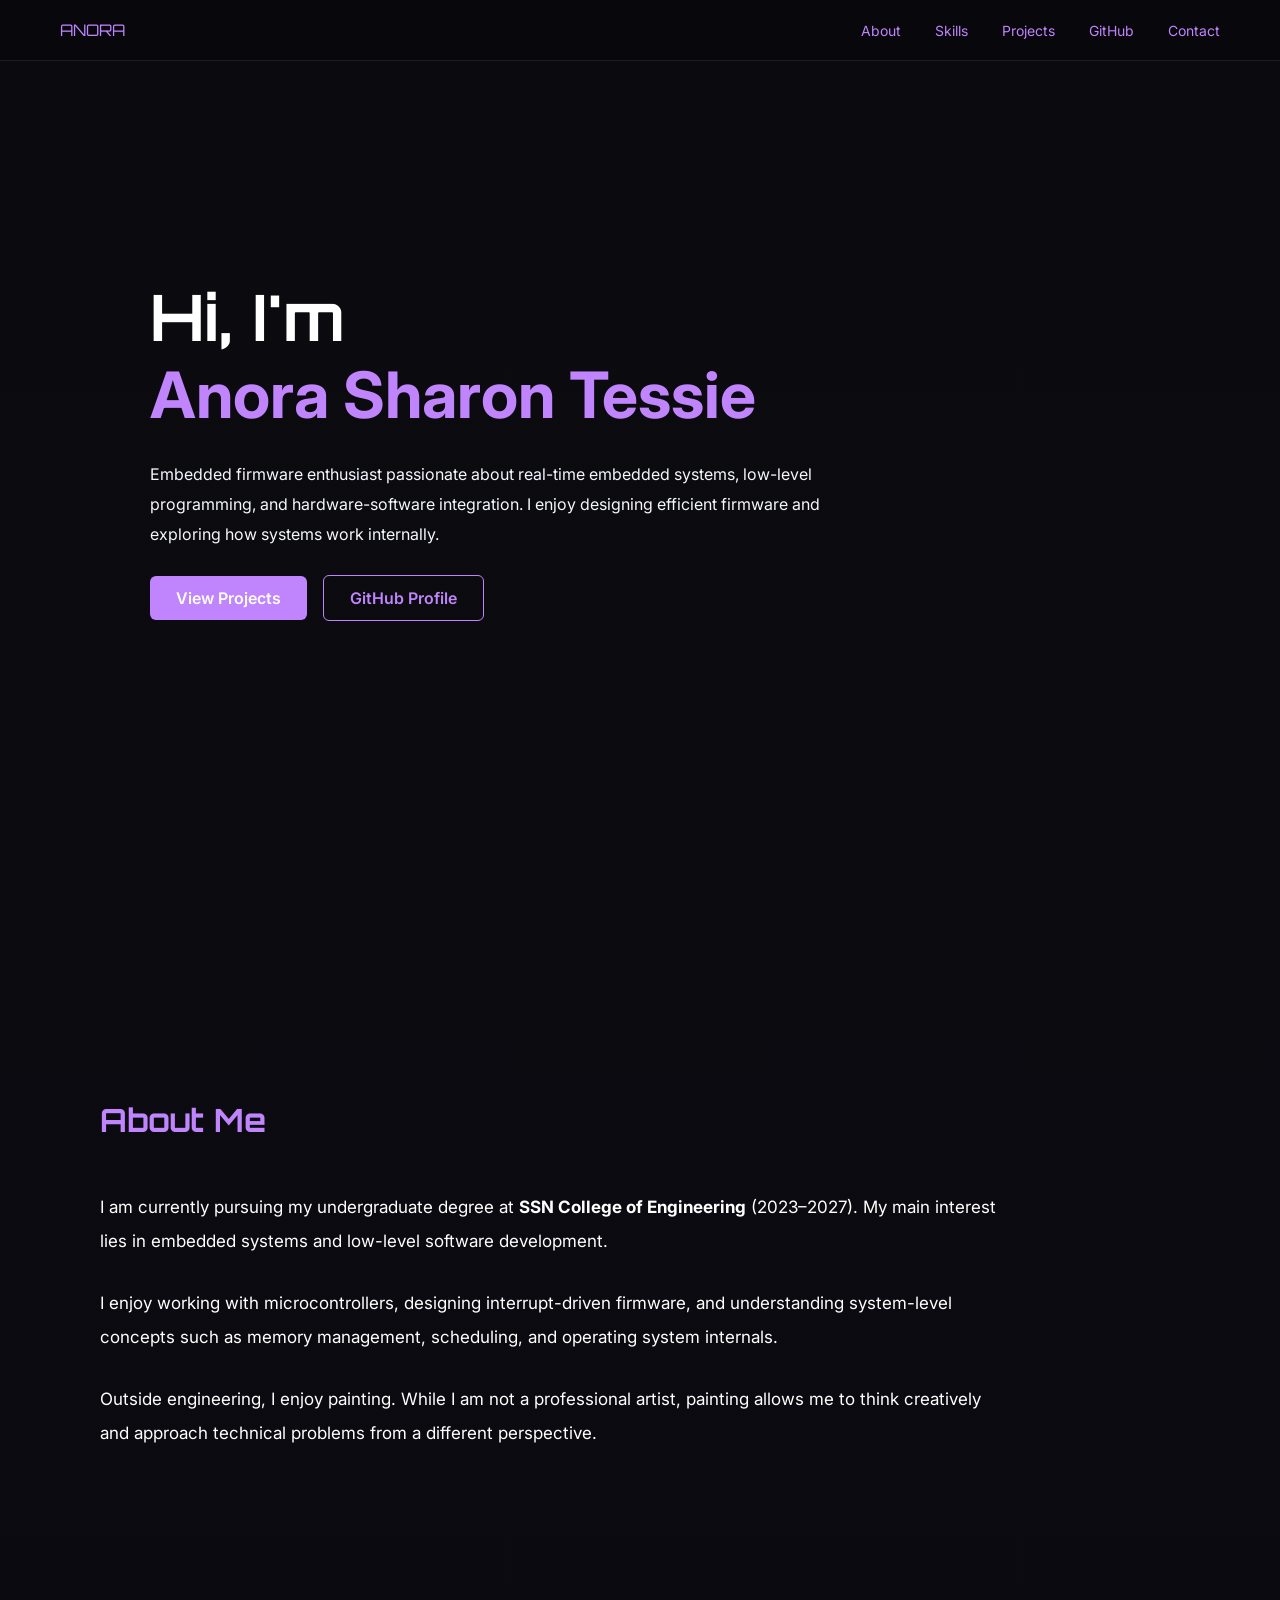
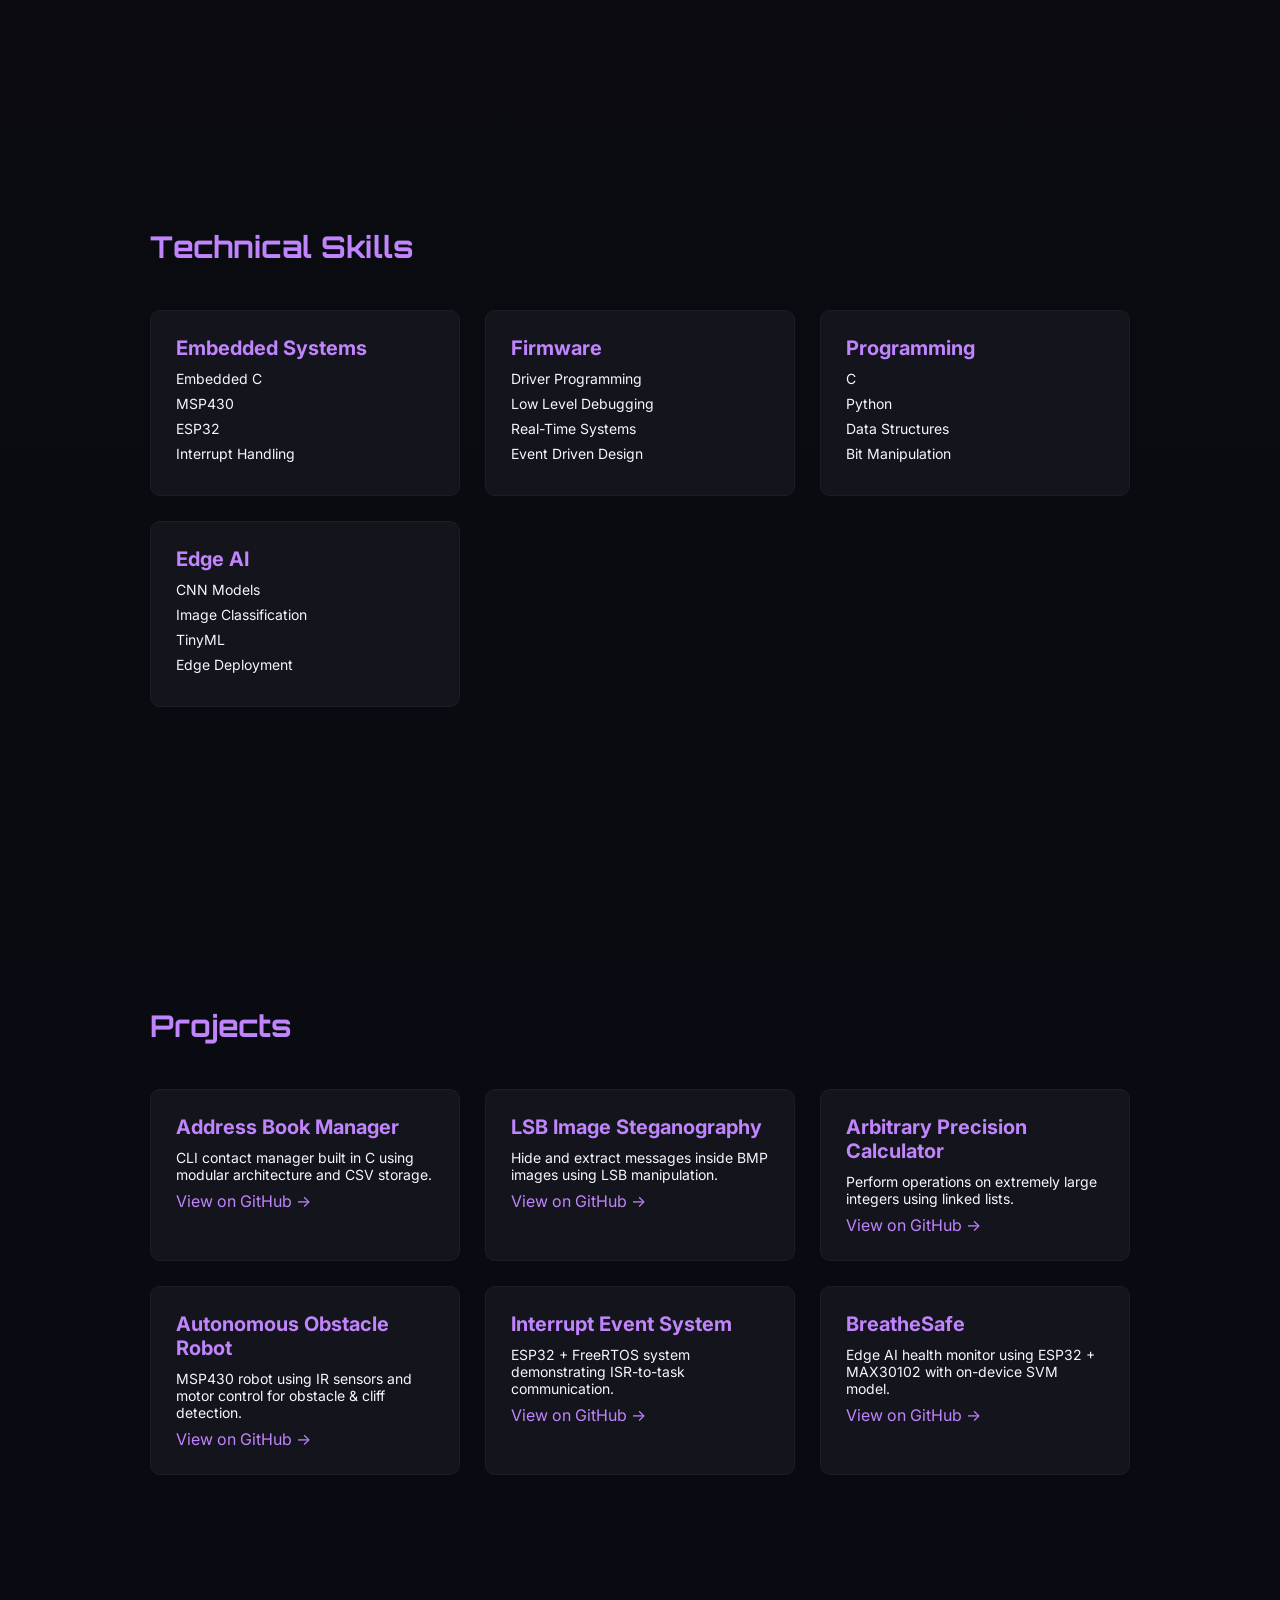
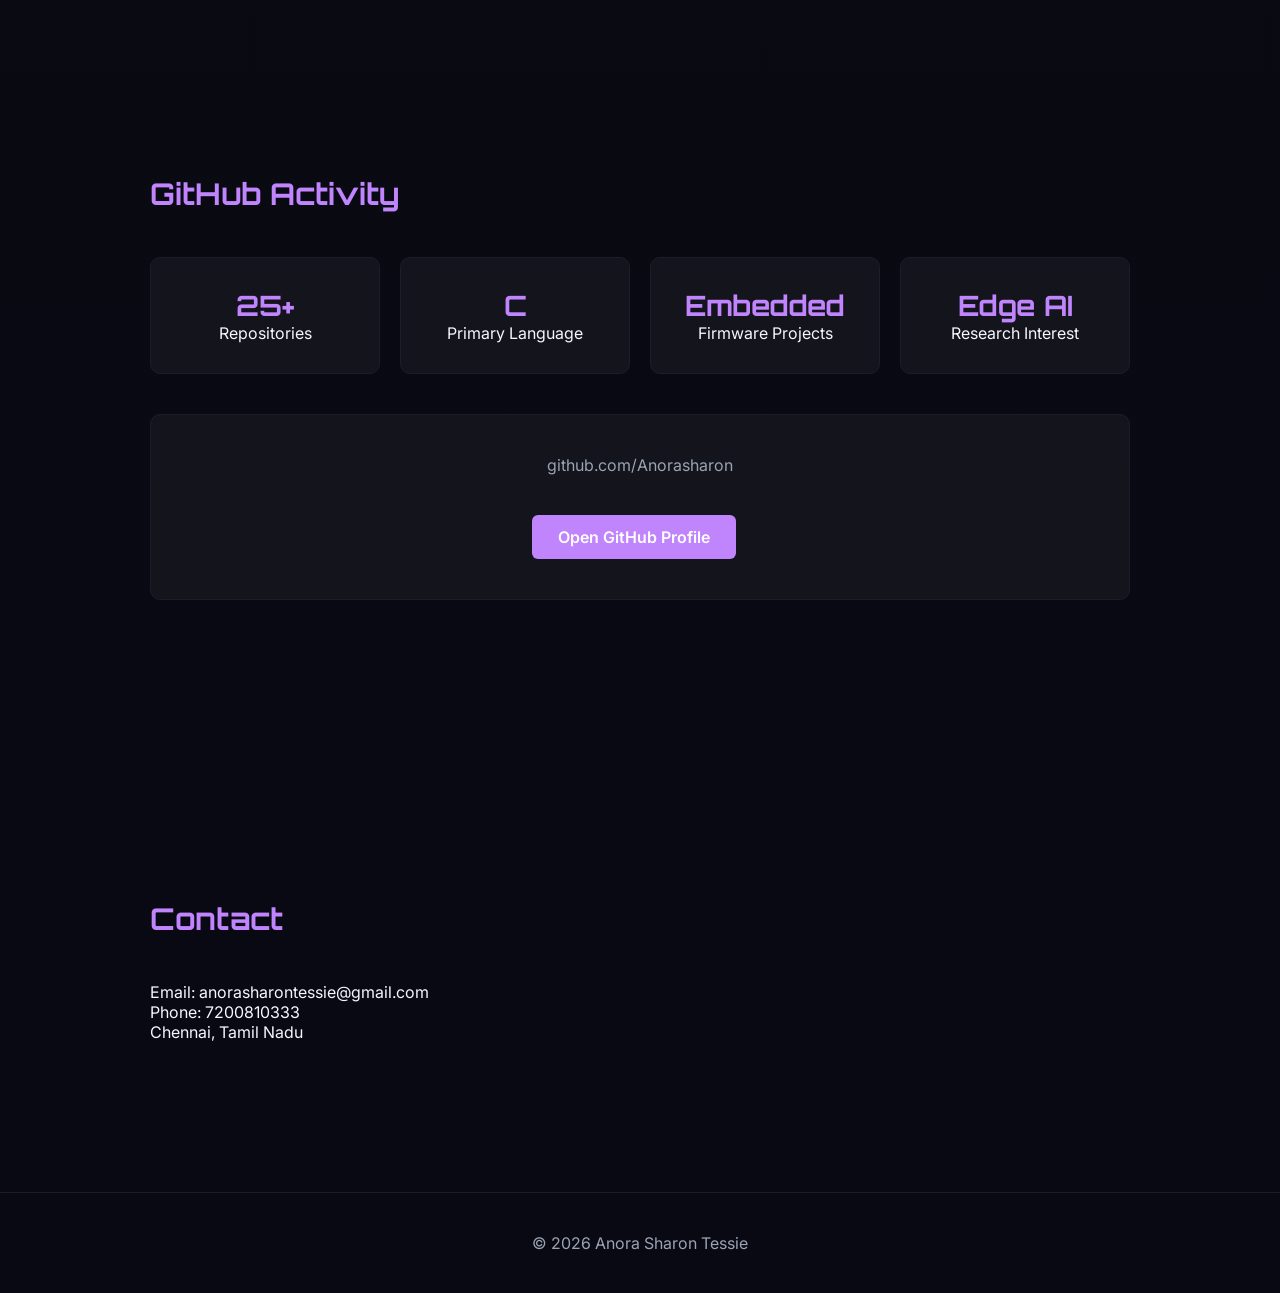
==== commit 2c7f2009: "Update index.html" ====
--- a/index.html
+++ b/index.html
@@ -171,18 +171,25 @@
 }
 
 /* ---------- ABOUT ---------- */
-
 #about{
-padding-top:180px;
+padding:200px 60px;     /* more vertical spacing */
+max-width:1200px;       /* wider section */
+margin:auto;
+}
+
+#about h2{
+font-size:32px;
+margin-bottom:50px;
+color:#c084fc;
 }
 
 #about p{
-max-width:720px;
-line-height:1.9;
-margin-bottom:20px;
-color:var(--text);
-}
-
+max-width:900px;        /* wider text block */
+font-size:17px;
+line-height:2;          /* better readability */
+margin-bottom:28px;
+color:#ffffff;
+}
 /* ---------- GITHUB ---------- */
 
 .stats{
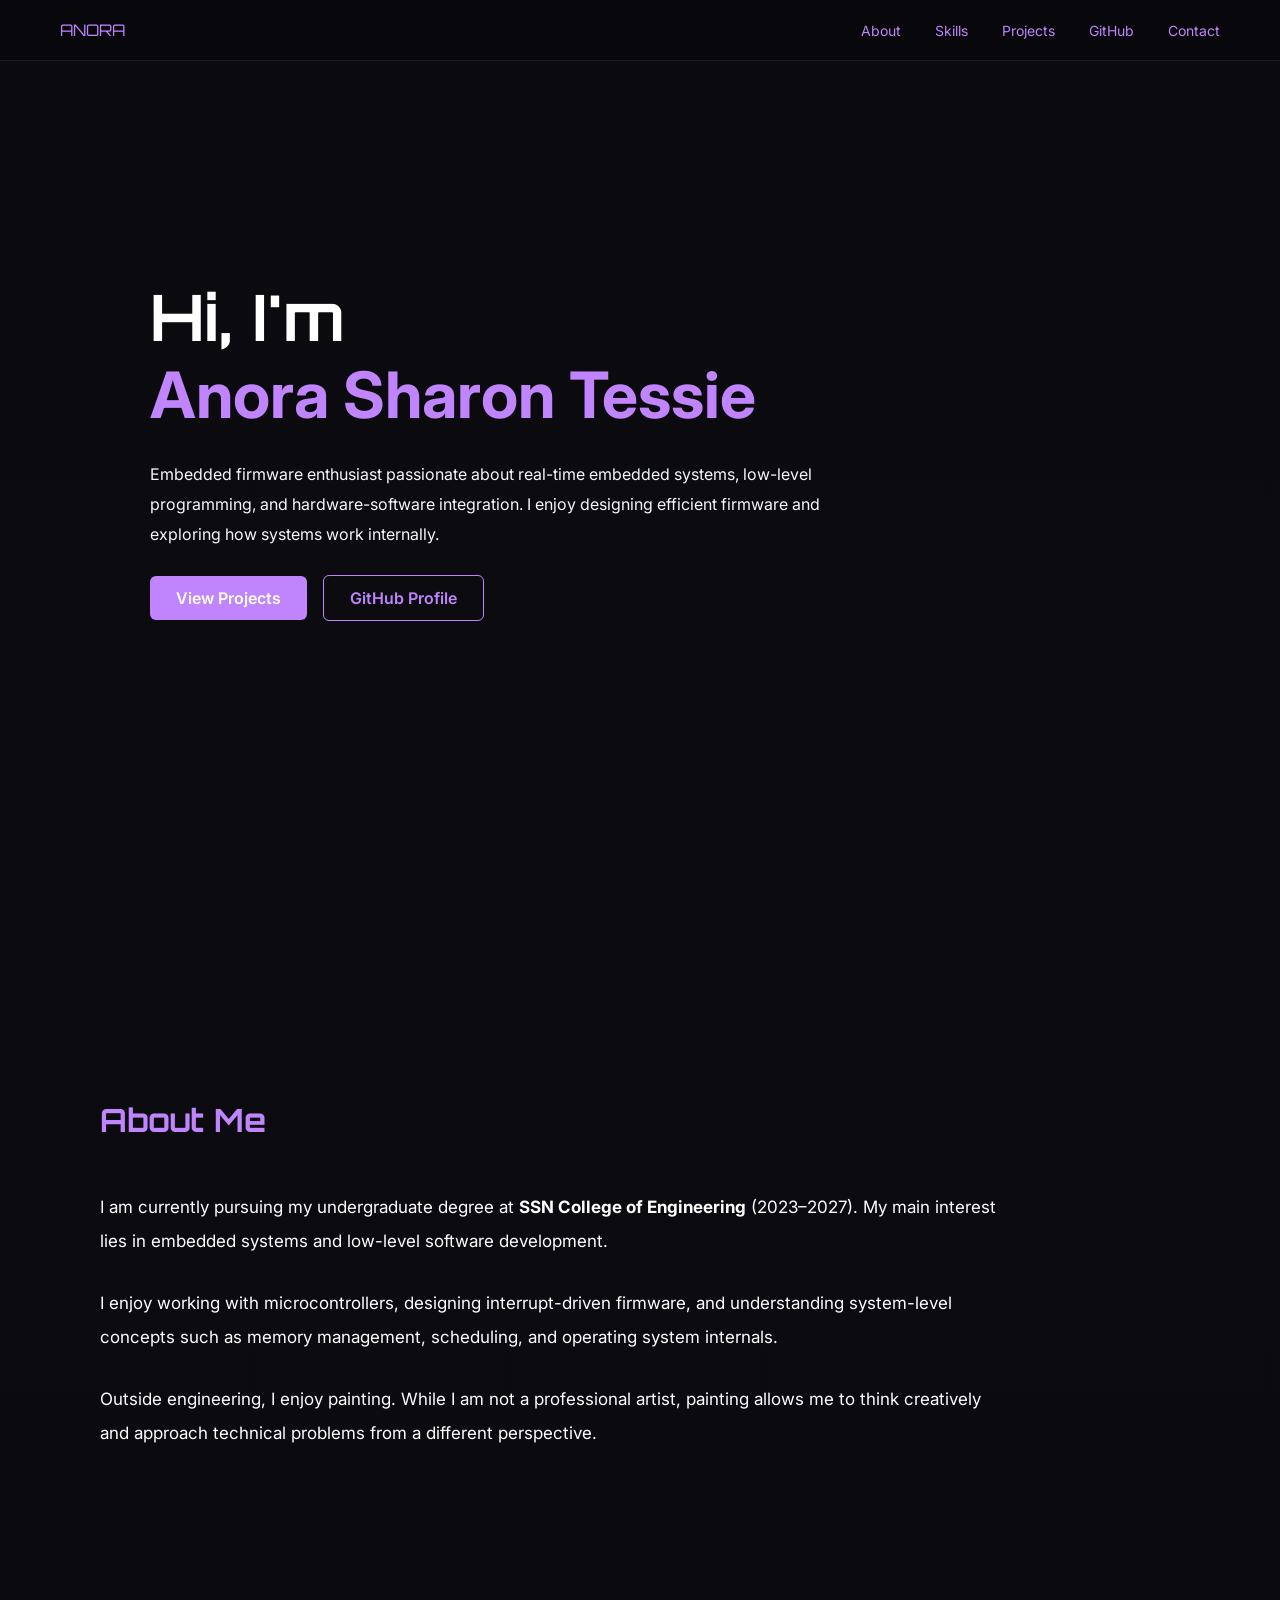
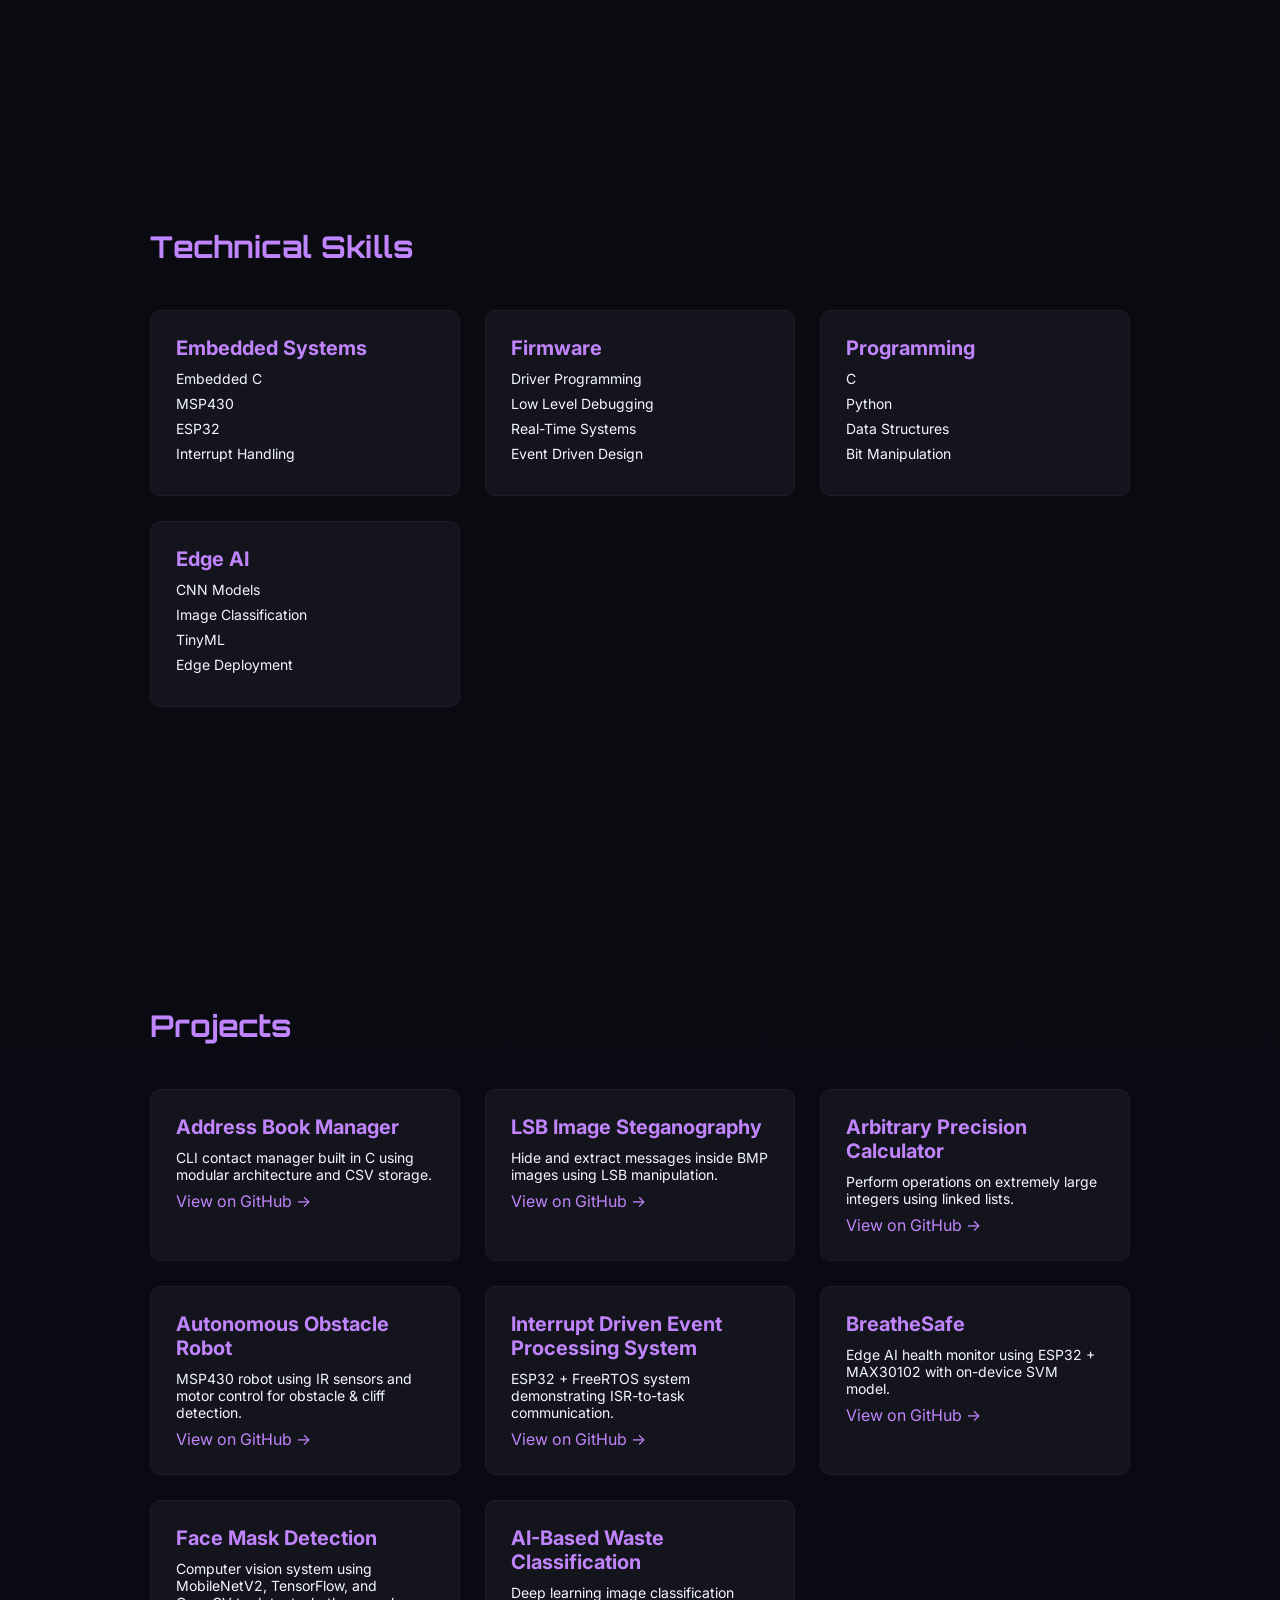
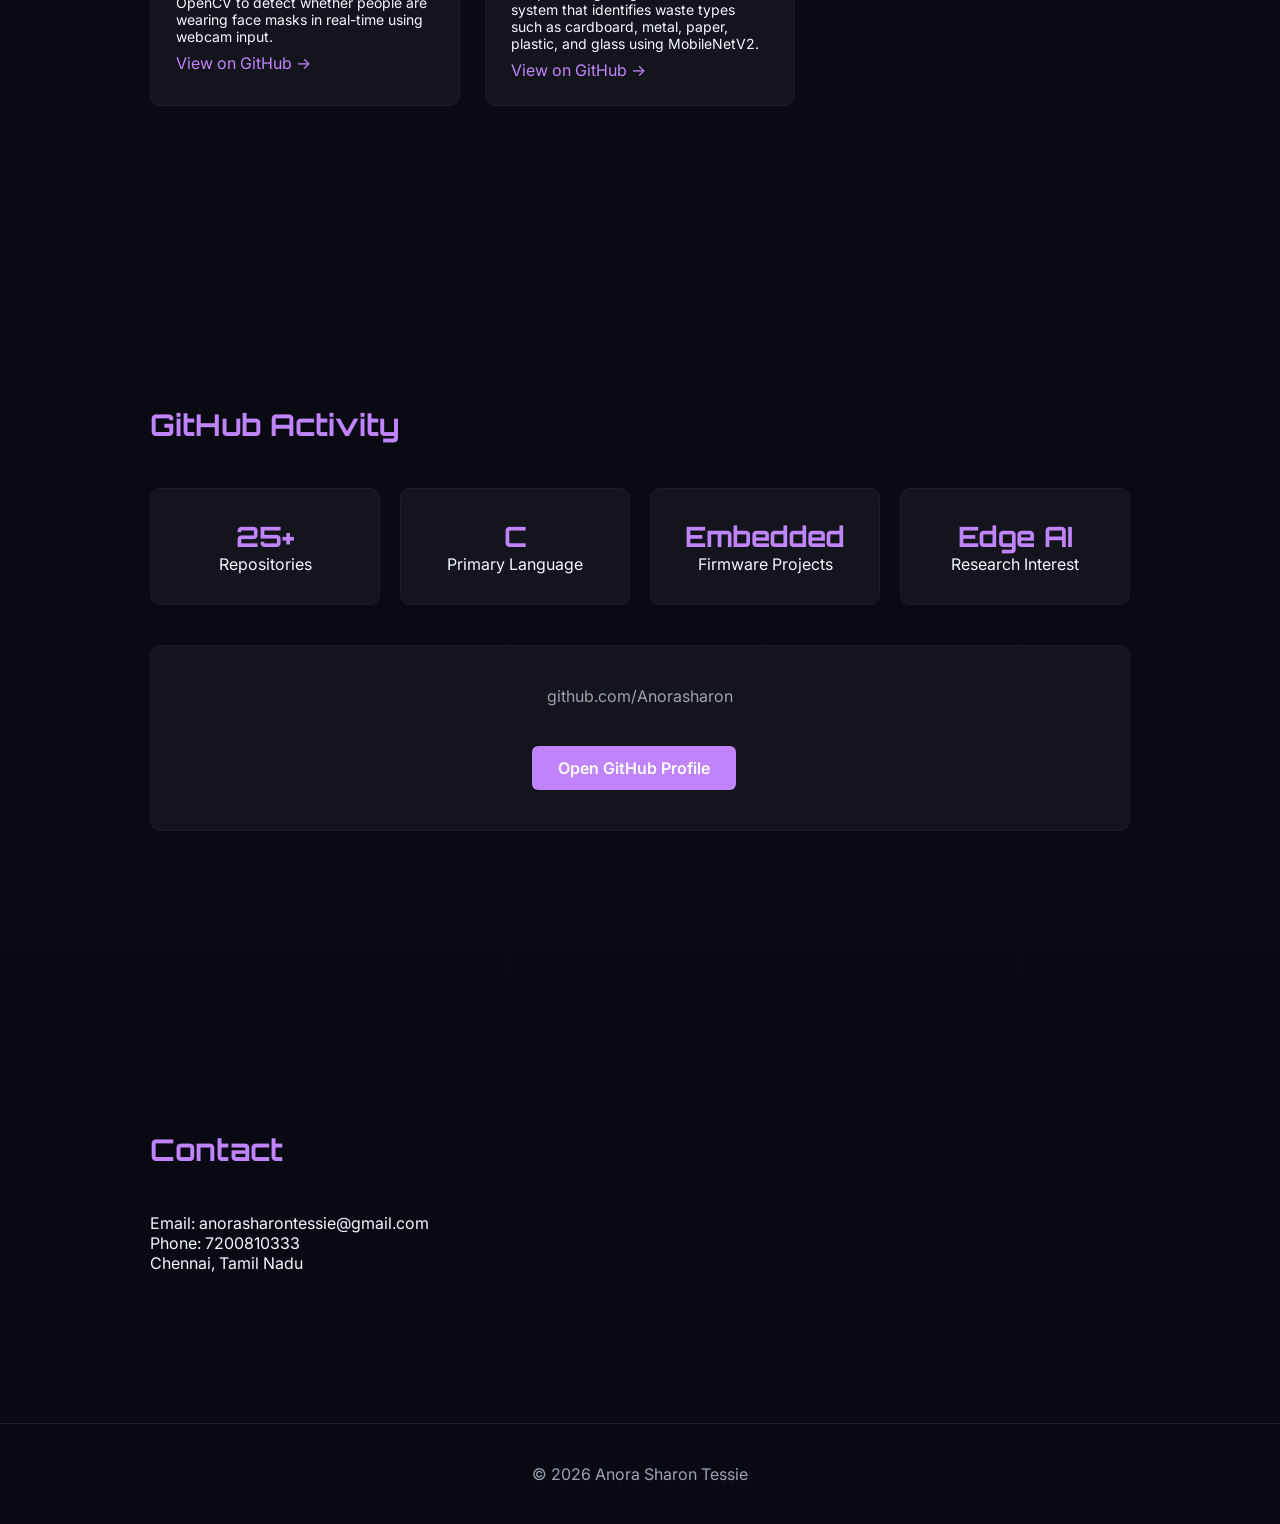
==== commit 31163901: "Add project details for Face Mask Detection and Waste Classification Added new project sections for " ====
--- a/index.html
+++ b/index.html
@@ -377,7 +377,7 @@
 </div>
 
 <div class="card">
-<h3>Interrupt Event System</h3>
+<h3>Interrupt Driven Event Processing System</h3>
 <p>ESP32 + FreeRTOS system demonstrating ISR-to-task communication.</p>
 <a href="https://github.com/Anorasharon/interrupt-driven-event-processing-system" target="_blank">View on GitHub →</a>
 </div>
@@ -387,6 +387,38 @@
 <p>Edge AI health monitor using ESP32 + MAX30102 with on-device SVM model.</p>
 <a href="https://github.com/Anorasharon/BreatheSafe-Predictive-Healthcare-with-Edge-AI" target="_blank">View on GitHub →</a>
 </div>
+<div class="card">
+
+<h3>Face Mask Detection</h3>
+
+<p>
+Computer vision system using MobileNetV2, TensorFlow, and OpenCV to detect whether people are wearing face masks in real-time using webcam input.
+</p>
+
+<a href="https://github.com/Anorasharon/Real-Time-Mask-Detection" target="_blank">
+View on GitHub →
+</a>
+
+</div>
+<div class="card">
+
+<h3>AI-Based Waste Classification</h3>
+
+<p>
+Deep learning image classification system that identifies waste types such as cardboard, metal, paper, plastic, and glass using MobileNetV2.
+</p>
+
+<a href="https://github.com/Anorasharon/Cleaning-Up-With-AI-Garbage-Classification" target="_blank">
+View on GitHub →
+</a>
+
+</div>
+
+  
+
+
+
+</div>
 
 </div>
 
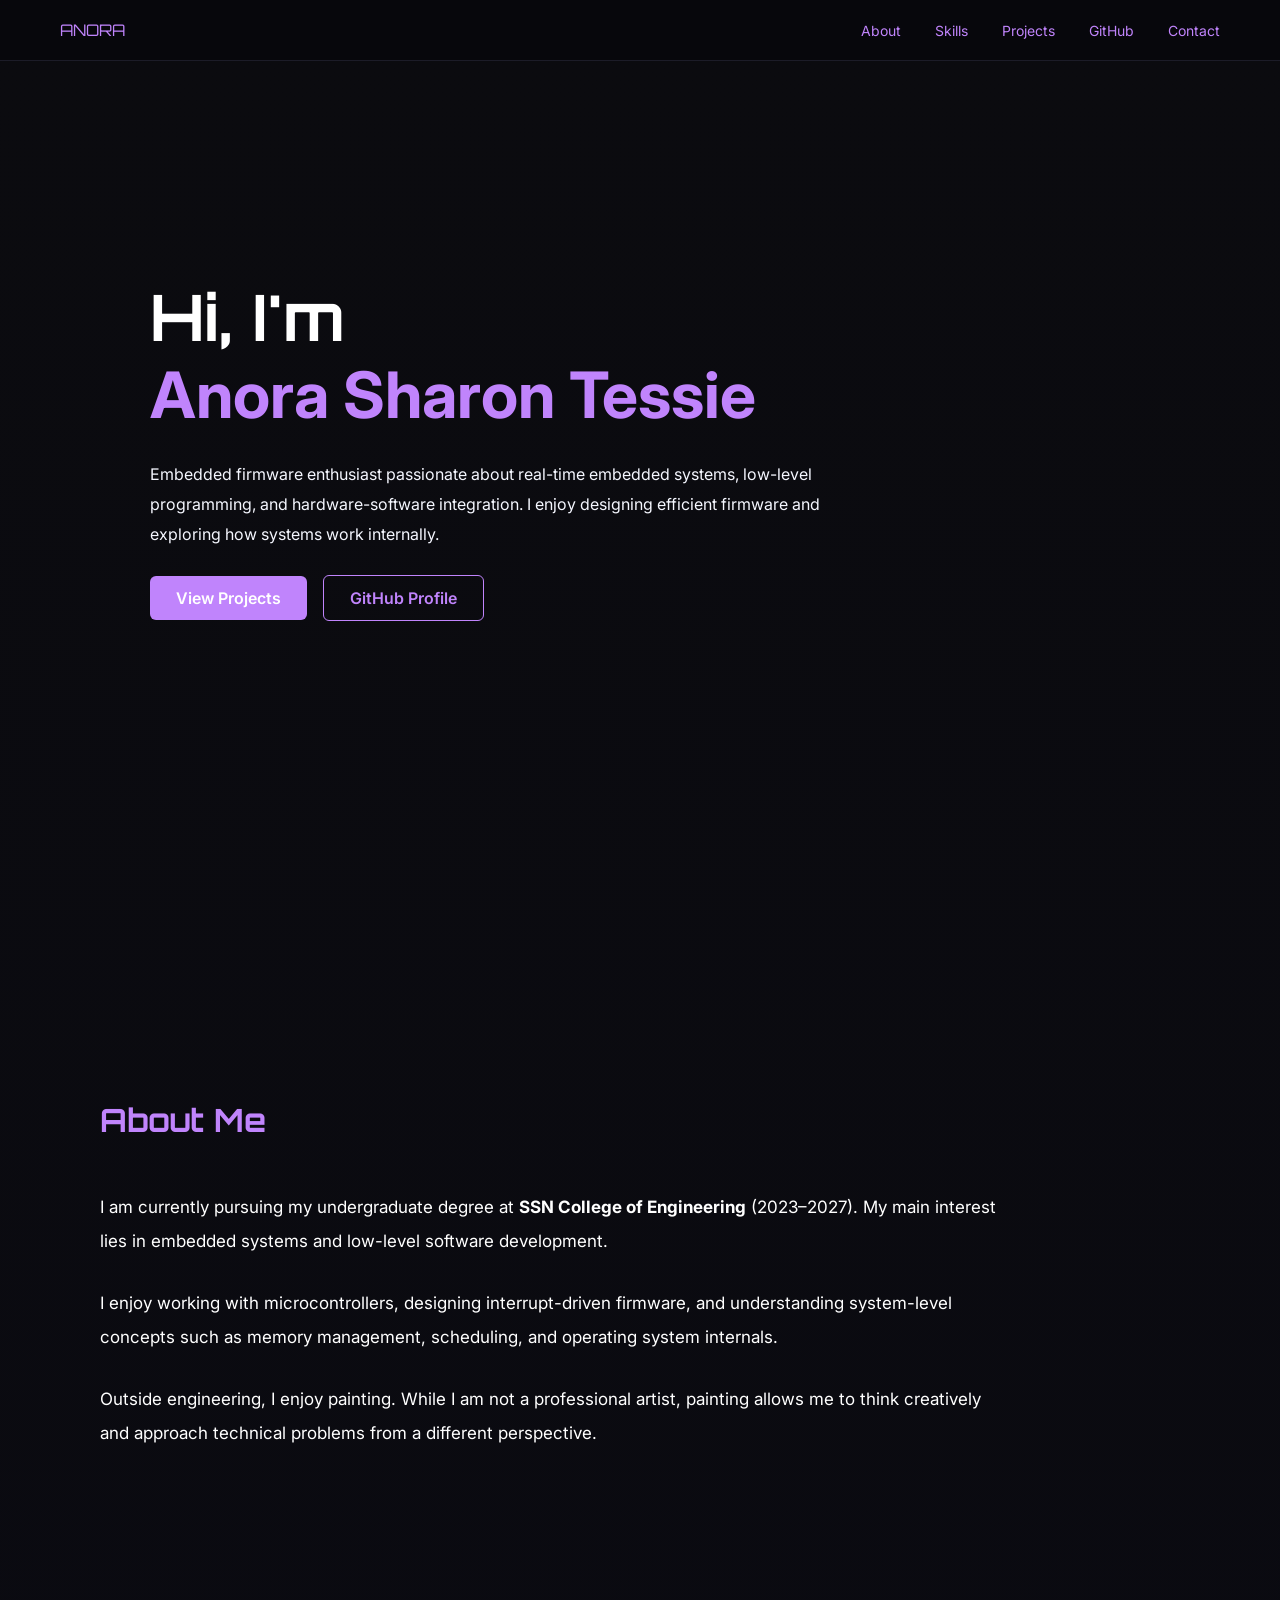
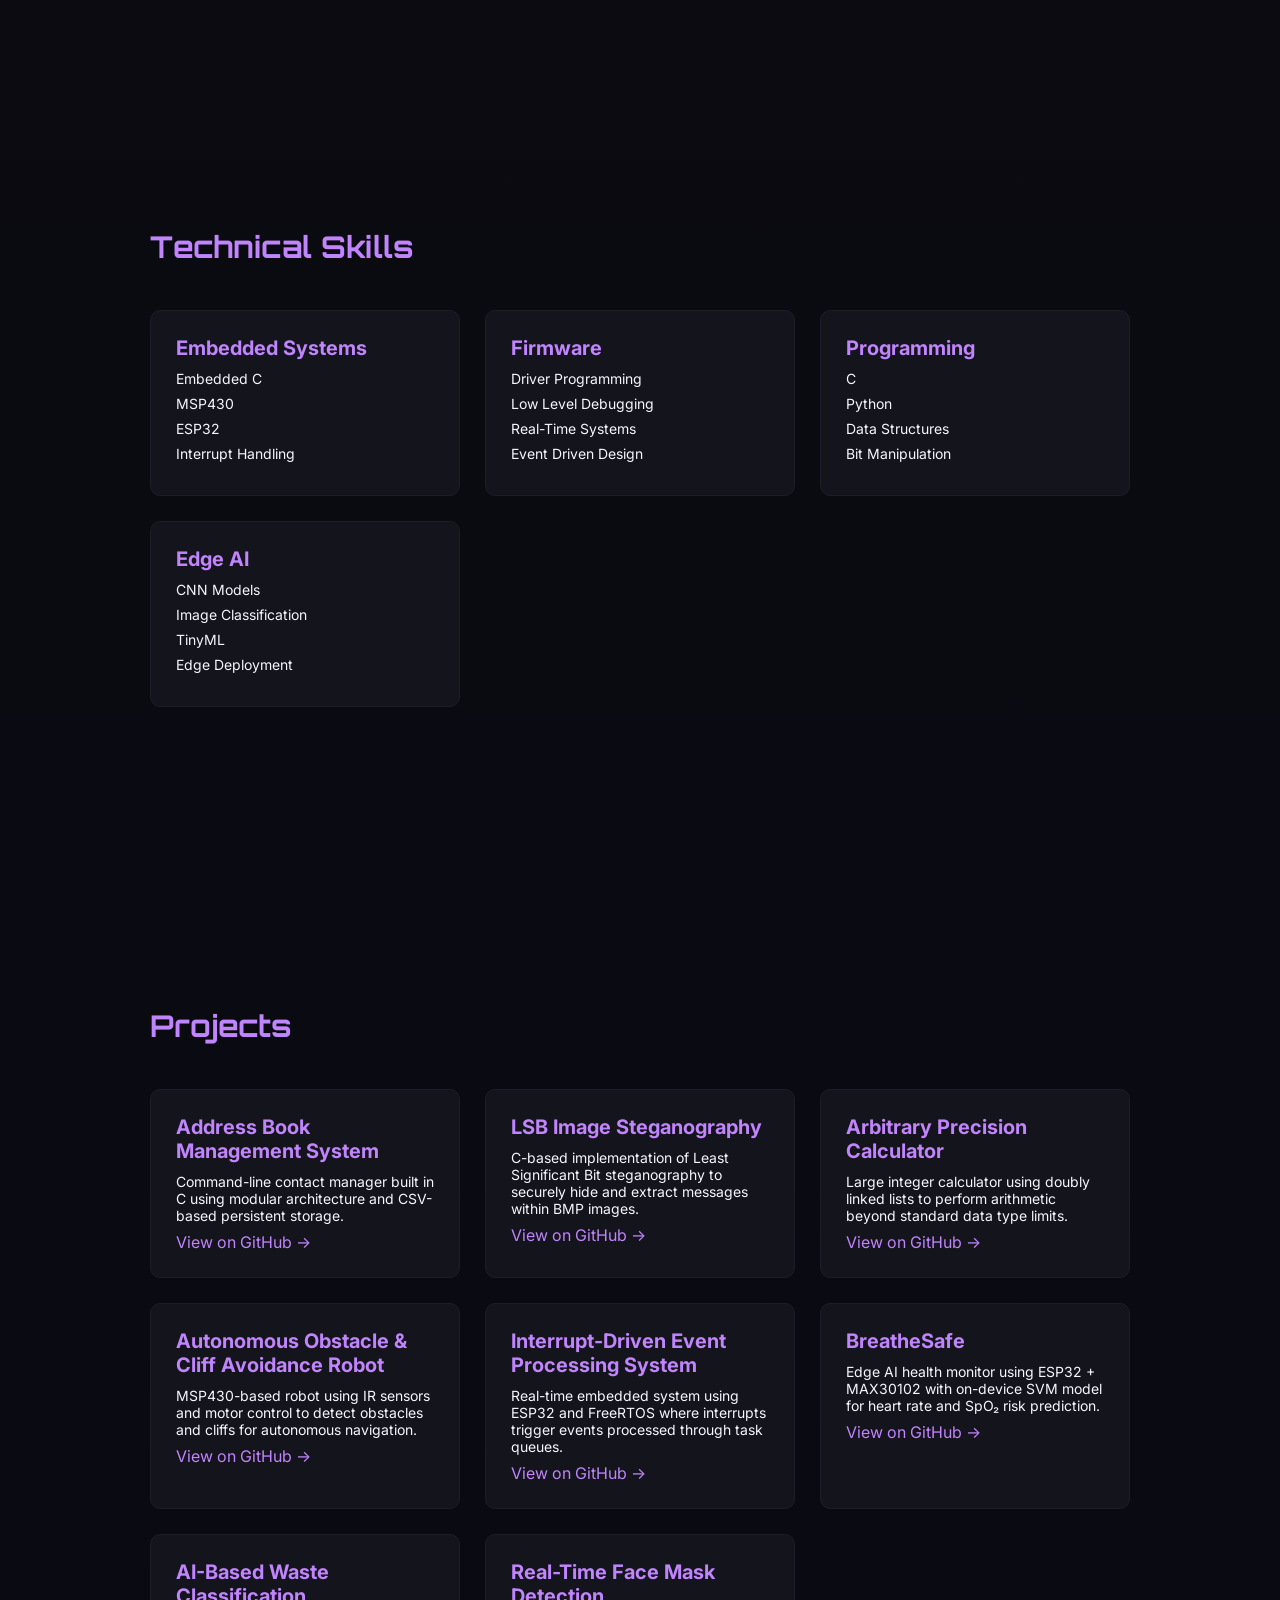
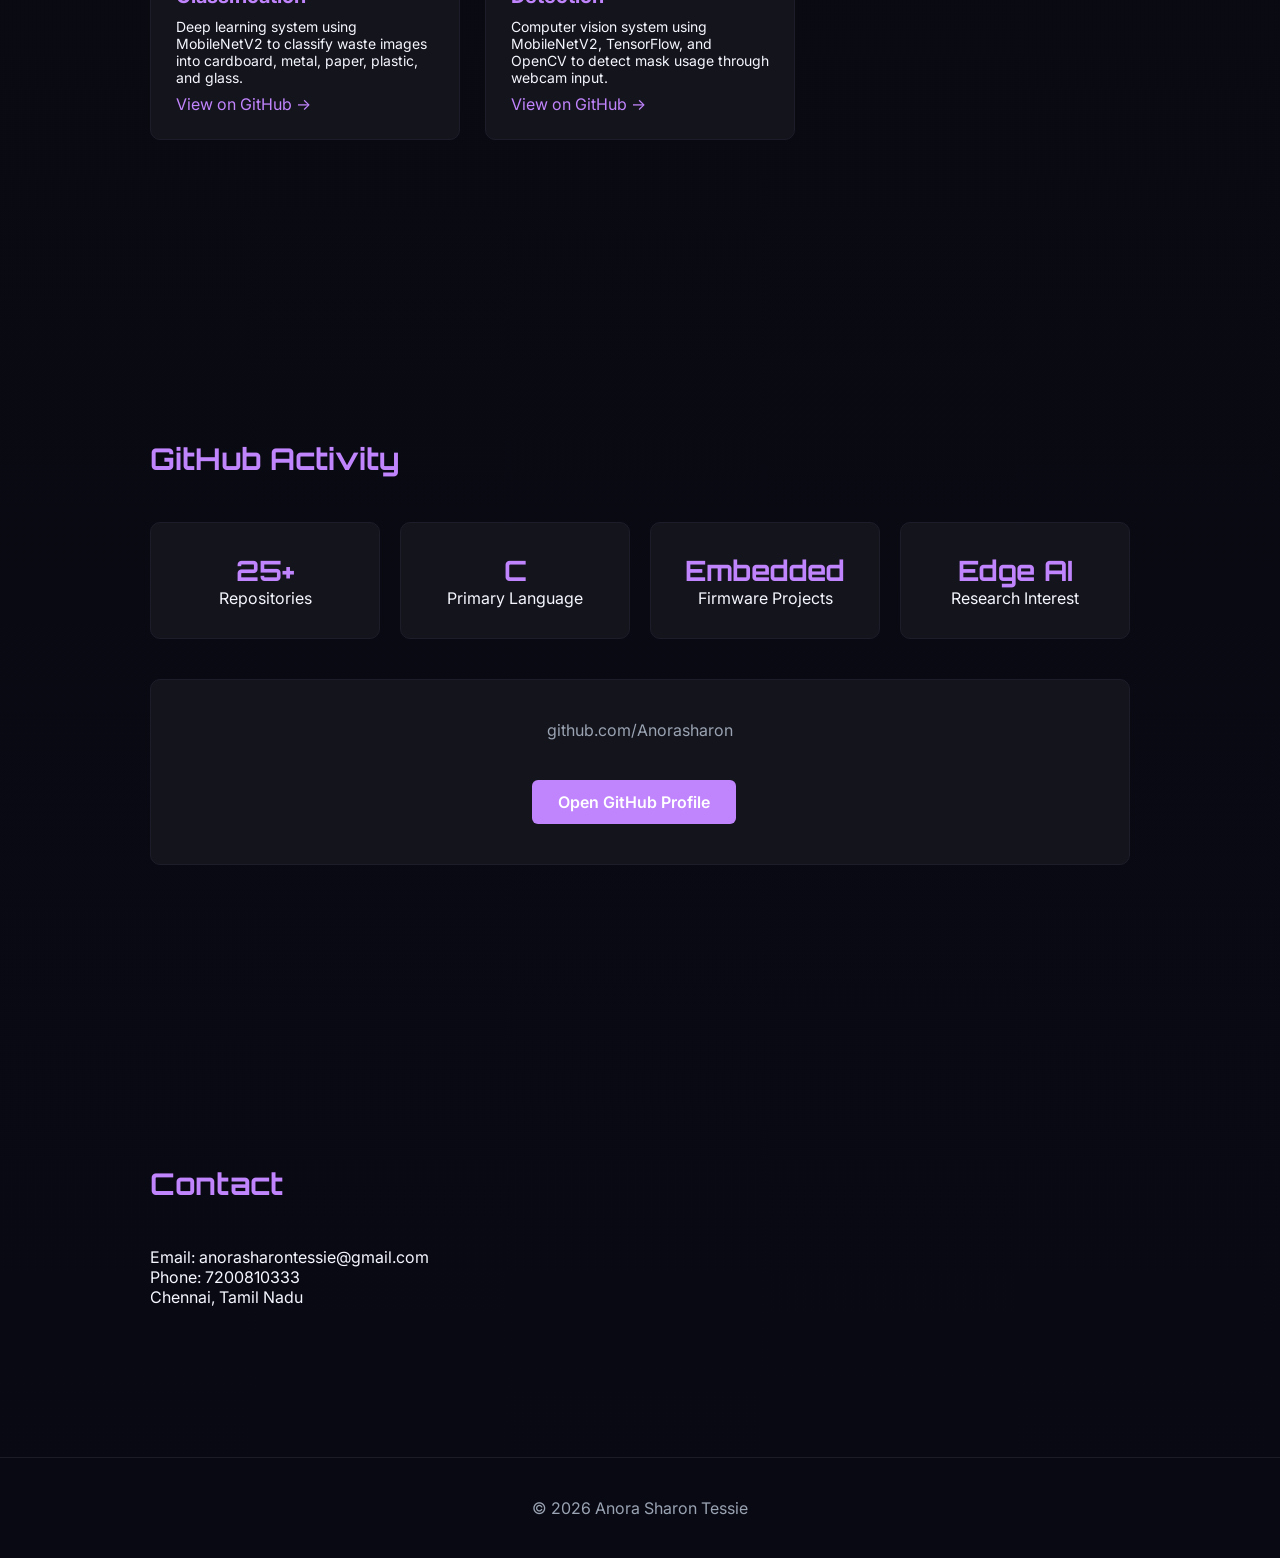
==== commit 80db61d2: "Update index.html" ====
--- a/index.html
+++ b/index.html
@@ -353,75 +353,52 @@
 <div class="grid">
 
 <div class="card">
-<h3>Address Book Manager</h3>
-<p>CLI contact manager built in C using modular architecture and CSV storage.</p>
+<h3>Address Book Management System</h3>
+<p>Command-line contact manager built in C using modular architecture and CSV-based persistent storage.</p>
 <a href="https://github.com/Anorasharon/Addressbook-management-system" target="_blank">View on GitHub →</a>
 </div>
 
 <div class="card">
 <h3>LSB Image Steganography</h3>
-<p>Hide and extract messages inside BMP images using LSB manipulation.</p>
+<p>C-based implementation of Least Significant Bit steganography to securely hide and extract messages within BMP images.</p>
 <a href="https://github.com/Anorasharon/LSB-steganography" target="_blank">View on GitHub →</a>
 </div>
 
 <div class="card">
 <h3>Arbitrary Precision Calculator</h3>
-<p>Perform operations on extremely large integers using linked lists.</p>
+<p>Large integer calculator using doubly linked lists to perform arithmetic beyond standard data type limits.</p>
 <a href="https://github.com/Anorasharon/Arbitrary-Precision-Calculator" target="_blank">View on GitHub →</a>
 </div>
 
 <div class="card">
-<h3>Autonomous Obstacle Robot</h3>
-<p>MSP430 robot using IR sensors and motor control for obstacle & cliff detection.</p>
+<h3>Autonomous Obstacle & Cliff Avoidance Robot</h3>
+<p>MSP430-based robot using IR sensors and motor control to detect obstacles and cliffs for autonomous navigation.</p>
 <a href="https://github.com/Anorasharon/msp430-obstacle-cliff-avoidance-robot" target="_blank">View on GitHub →</a>
 </div>
 
 <div class="card">
-<h3>Interrupt Driven Event Processing System</h3>
-<p>ESP32 + FreeRTOS system demonstrating ISR-to-task communication.</p>
+<h3>Interrupt-Driven Event Processing System</h3>
+<p>Real-time embedded system using ESP32 and FreeRTOS where interrupts trigger events processed through task queues.</p>
 <a href="https://github.com/Anorasharon/interrupt-driven-event-processing-system" target="_blank">View on GitHub →</a>
 </div>
 
 <div class="card">
 <h3>BreatheSafe</h3>
-<p>Edge AI health monitor using ESP32 + MAX30102 with on-device SVM model.</p>
+<p>Edge AI health monitor using ESP32 + MAX30102 with on-device SVM model for heart rate and SpO₂ risk prediction.</p>
 <a href="https://github.com/Anorasharon/BreatheSafe-Predictive-Healthcare-with-Edge-AI" target="_blank">View on GitHub →</a>
 </div>
-<div class="card">
-
-<h3>Face Mask Detection</h3>
-
-<p>
-Computer vision system using MobileNetV2, TensorFlow, and OpenCV to detect whether people are wearing face masks in real-time using webcam input.
-</p>
-
-<a href="https://github.com/Anorasharon/Real-Time-Mask-Detection" target="_blank">
-View on GitHub →
-</a>
-
-</div>
-<div class="card">
-
+
+<div class="card">
 <h3>AI-Based Waste Classification</h3>
-
-<p>
-Deep learning image classification system that identifies waste types such as cardboard, metal, paper, plastic, and glass using MobileNetV2.
-</p>
-
-<a href="https://github.com/Anorasharon/Cleaning-Up-With-AI-Garbage-Classification" target="_blank">
-View on GitHub →
-</a>
-
-</div>
-
-  
-
-
-
-</div>
-
-</div>
-
+<p>Deep learning system using MobileNetV2 to classify waste images into cardboard, metal, paper, plastic, and glass.</p>
+<a href="https://github.com/Anorasharon/Cleaning-Up-with-AI" target="_blank">View on GitHub →</a>
+</div>
+
+<div class="card">
+<h3>Real-Time Face Mask Detection</h3>
+<p>Computer vision system using MobileNetV2, TensorFlow, and OpenCV to detect mask usage through webcam input.</p>
+<a href="https://github.com/Anorasharon/-Face-Mask-Detection-Using-Deep-Learning" target="_blank">View on GitHub →</a>
+</div>
 </section>
 
 
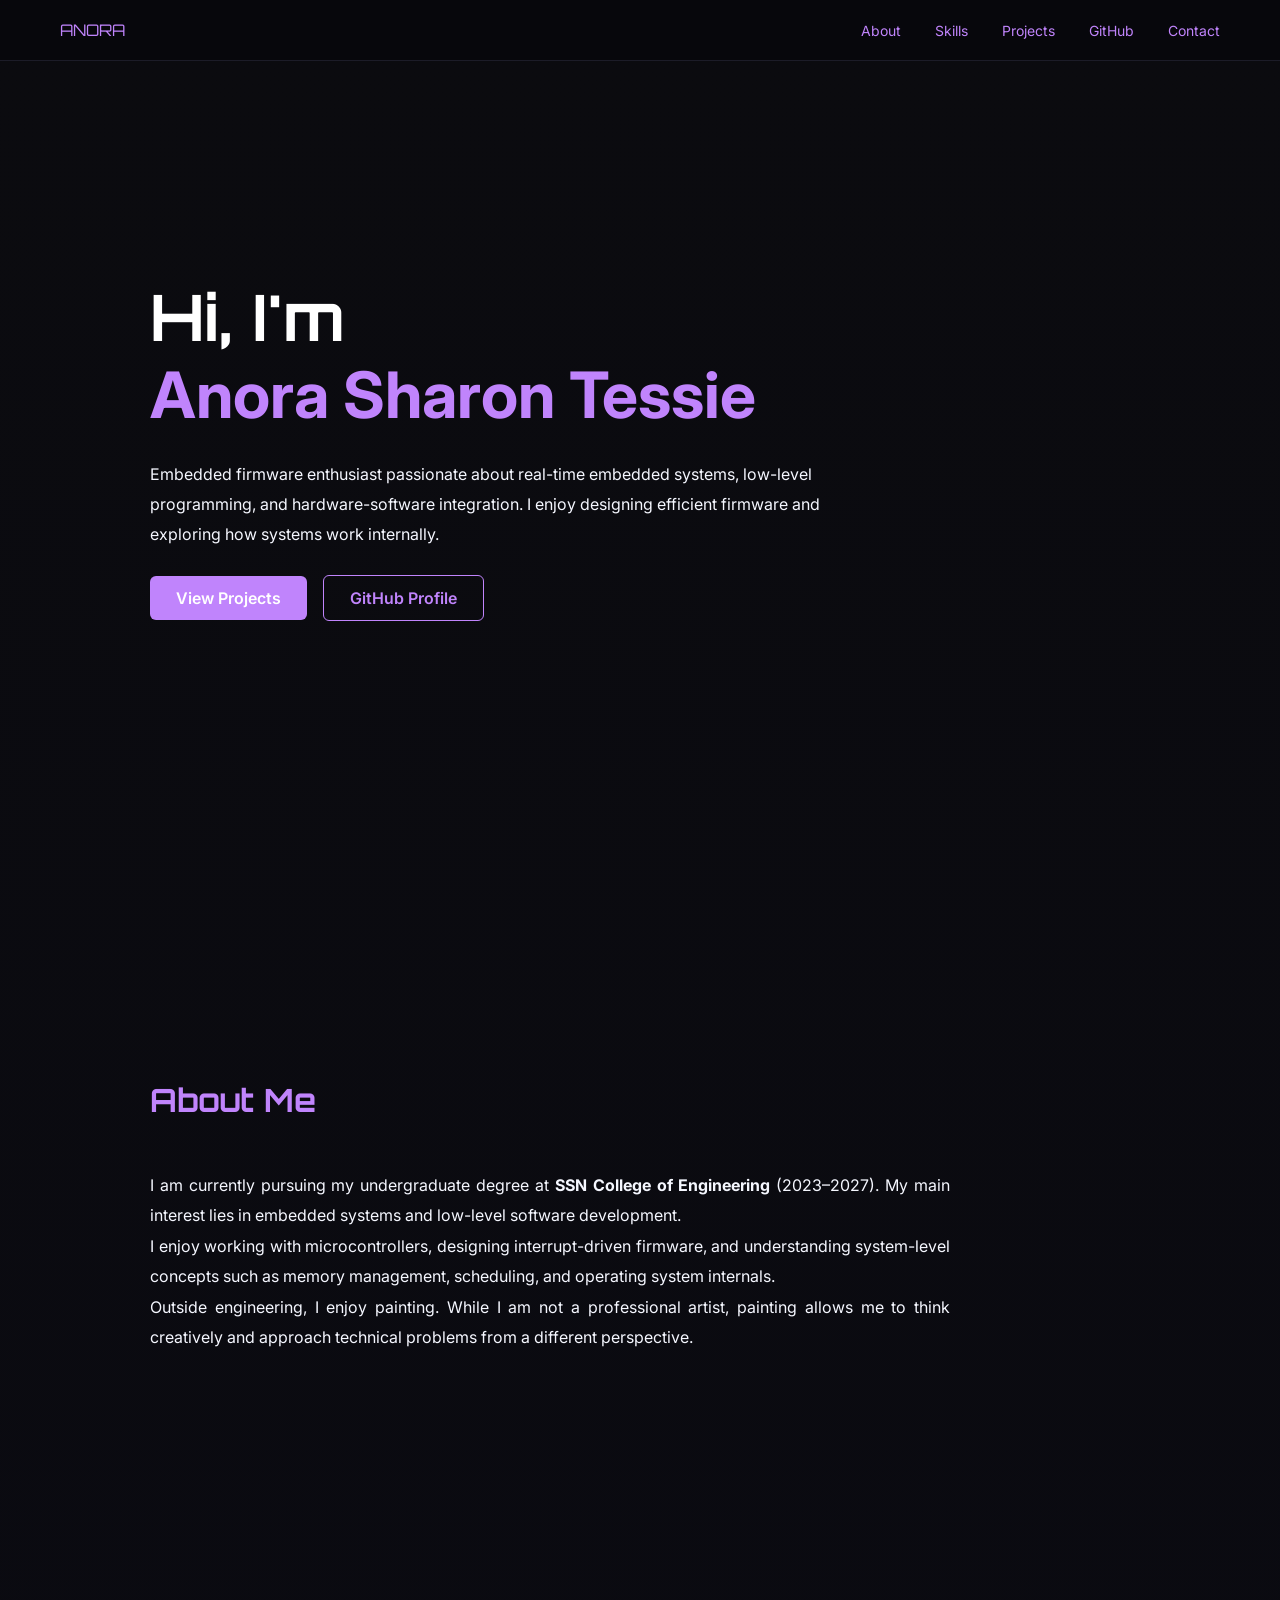
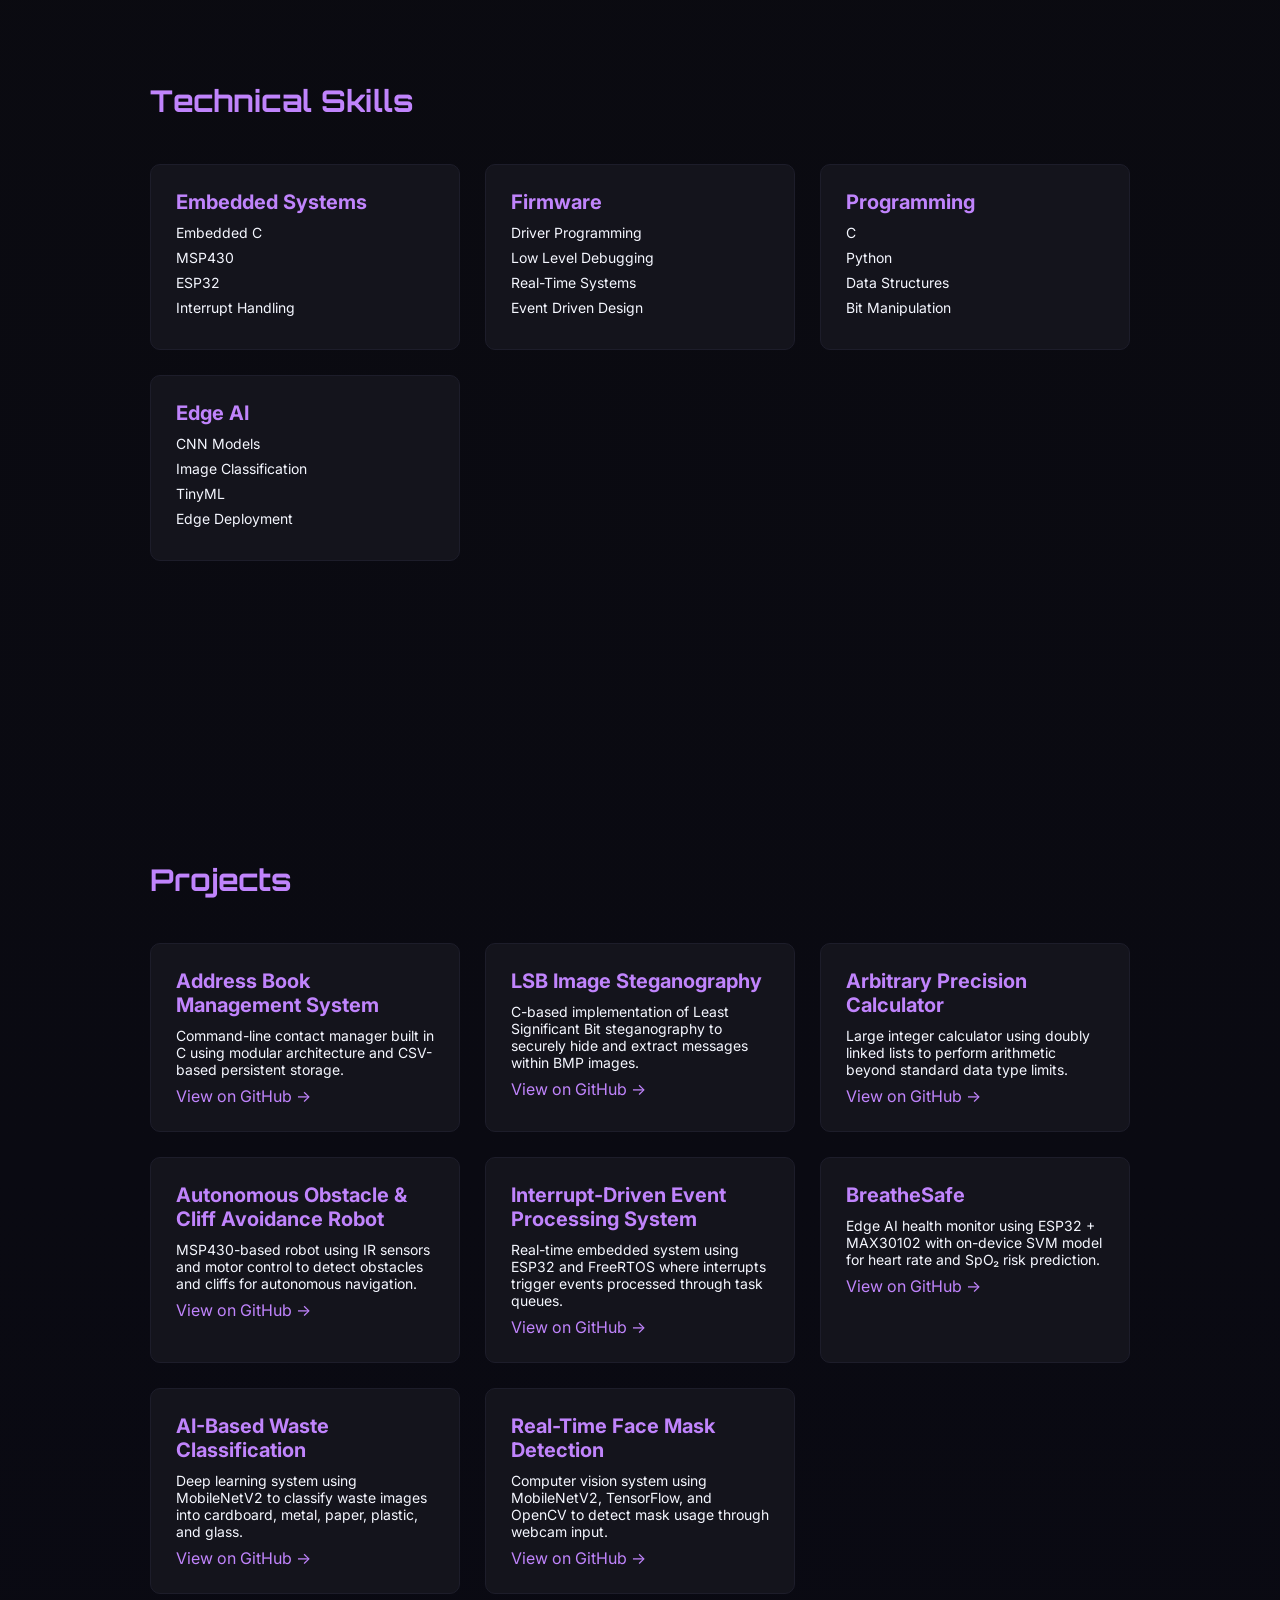
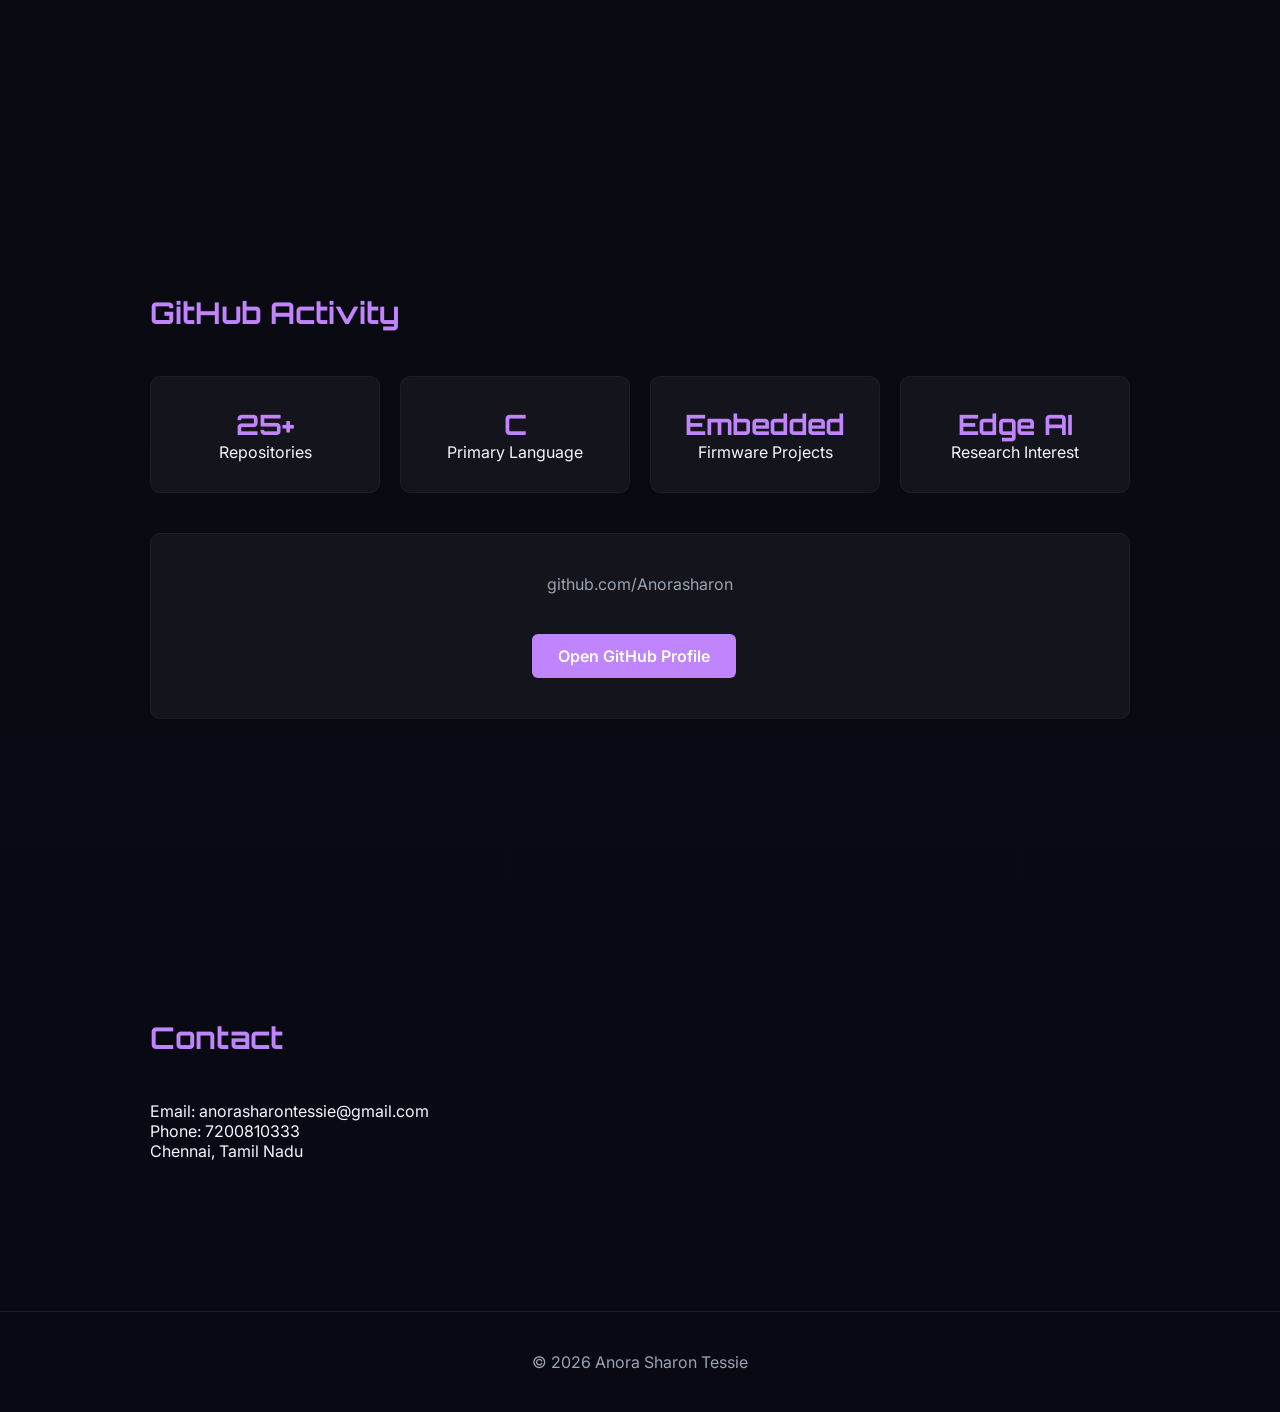
==== commit 900255c0: "Update index.html" ====
--- a/index.html
+++ b/index.html
@@ -172,24 +172,23 @@
 
 /* ---------- ABOUT ---------- */
 #about{
-padding:200px 60px;     /* more vertical spacing */
-max-width:1200px;       /* wider section */
-margin:auto;
-}
-
+max-width:1100px;
+margin:0 auto;
+padding:180px 60px;
+}
+
+#about p{
+max-width:800px;
+text-align:justify;
+line-height:1.9;
+font-size:16px;
+}
 #about h2{
 font-size:32px;
 margin-bottom:50px;
 color:#c084fc;
 }
 
-#about p{
-max-width:900px;        /* wider text block */
-font-size:17px;
-line-height:2;          /* better readability */
-margin-bottom:28px;
-color:#ffffff;
-}
 /* ---------- GITHUB ---------- */
 
 .stats{
